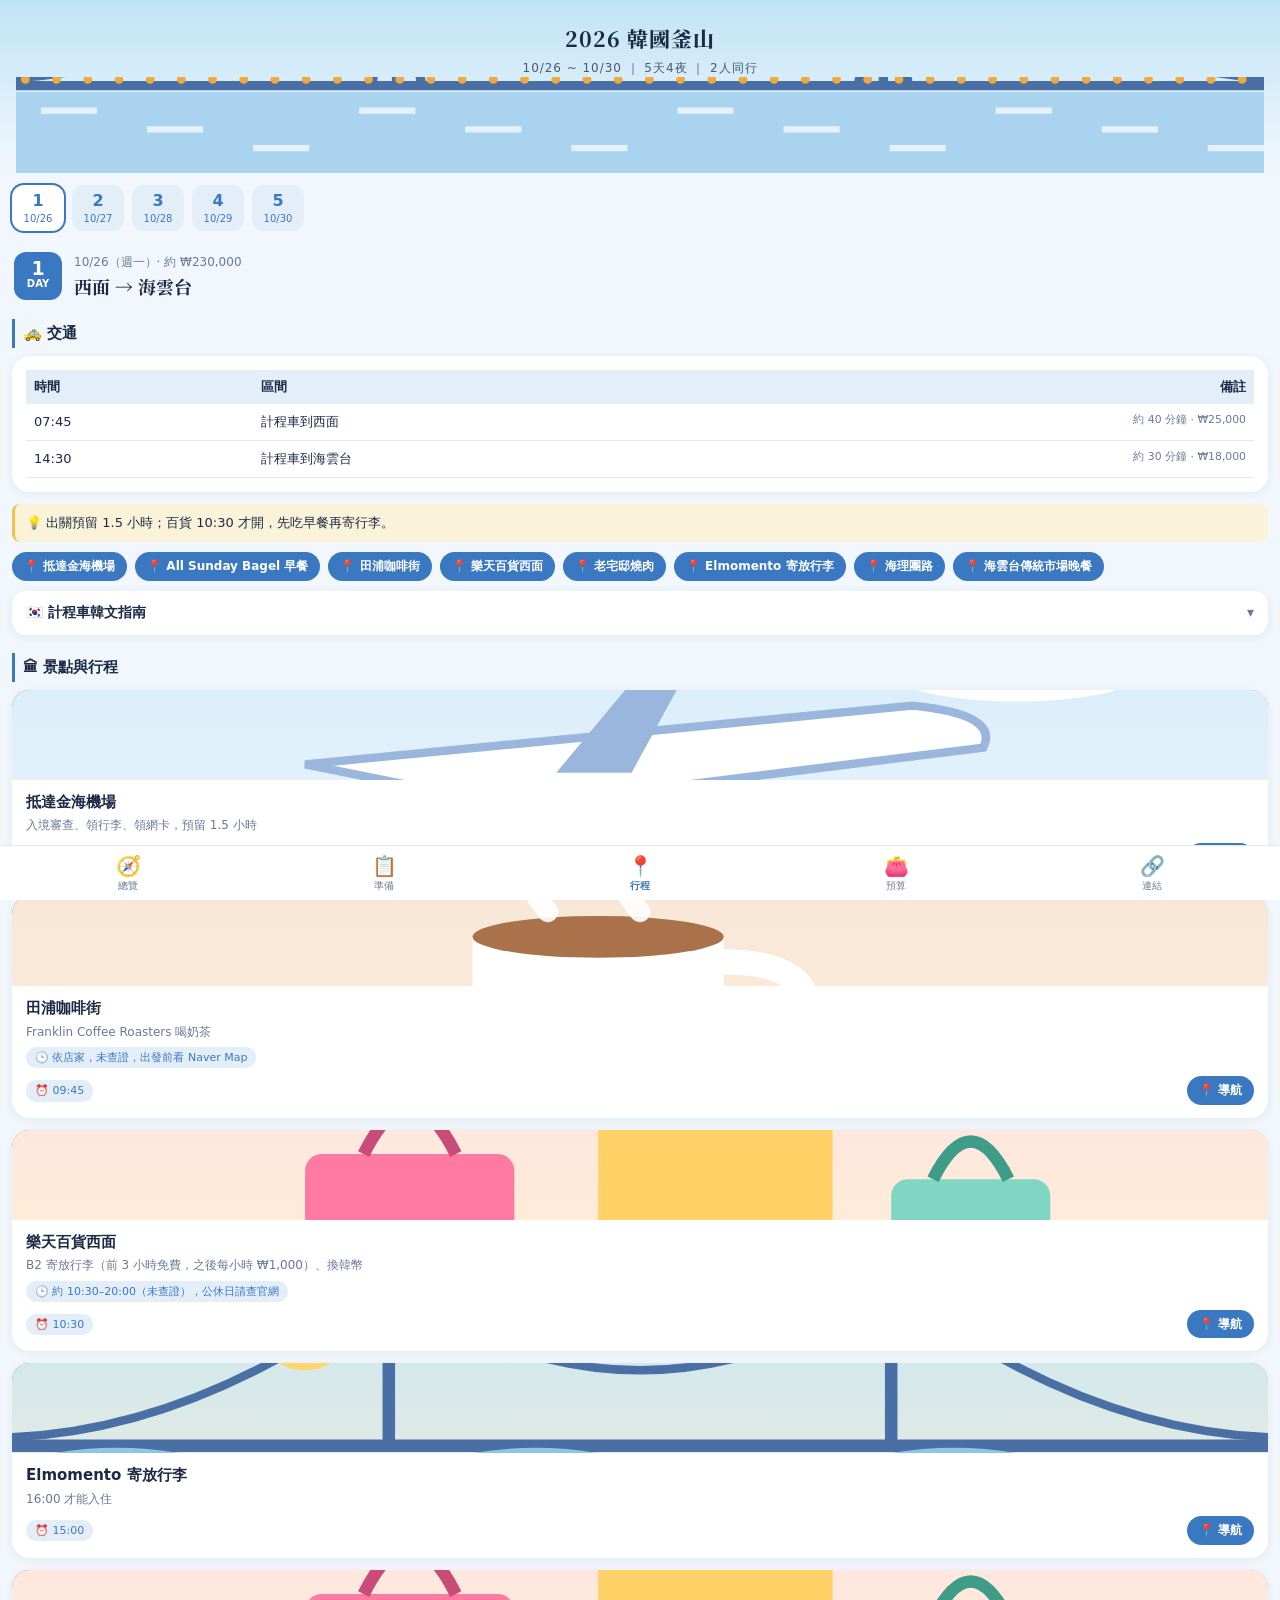
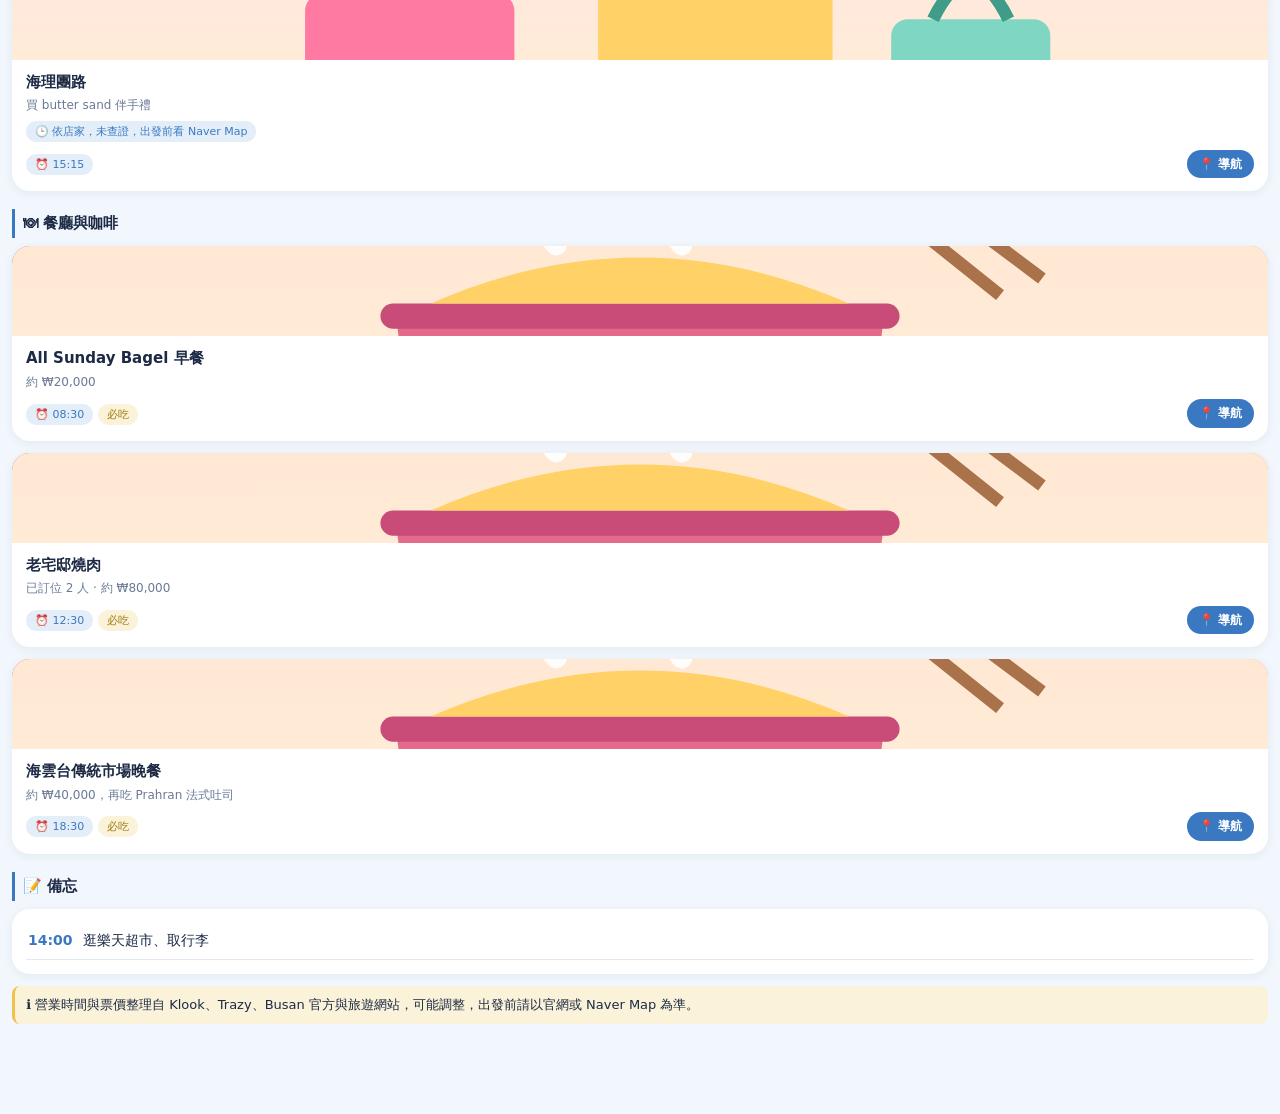
==== index.html @ d889732a "Add files via upload" ====
<!DOCTYPE html>
<html lang="zh-Hant"><head><meta charset="utf-8">
<meta name="viewport" content="width=device-width, initial-scale=1, viewport-fit=cover">
<title>2026 韓國釜山</title>
<link rel="stylesheet" href="https://fonts.googleapis.com/css2?family=Noto+Serif+TC:wght@600;800&display=swap">
<style>
:root{box-sizing:border-box;padding-top:env(safe-area-inset-top,0px);--bg:#f1f7fc;--card:#fff;--ink:#1c2a45;--sub:#6a7a96;--blue:#3a78c2;--soft:#e3eef9;--tip:#fbf3d9;--bar:#f0c24b;--line:#e1e8f2}
html{scroll-padding-top:env(safe-area-inset-top,0px)}
*{box-sizing:border-box}
body{margin:0;background:var(--bg);color:var(--ink);font-family:"Noto Sans TC","PingFang TC","Microsoft JhengHei",system-ui,sans-serif;font-size:14px;line-height:1.55;padding-bottom:calc(74px + env(safe-area-inset-bottom,0px))}
header{background:linear-gradient(#bfe3f6,#e6f3fb 75%,#f1f7fc);color:#1c2a45;text-align:center;padding:22px 16px 0;overflow:hidden}
header h1{margin:0;font-family:"Noto Serif TC",serif;font-size:21px;font-weight:800;letter-spacing:.05em}
header p{margin:4px 0 0;font-size:12px;opacity:.75;letter-spacing:.08em}
#hv{display:block;width:100%;height:96px}
.chips{display:flex;gap:8px;overflow-x:auto;padding:12px 12px 4px;scrollbar-width:none}
.chip{flex:0 0 auto;width:52px;border:0;background:var(--soft);color:var(--blue);border-radius:12px;padding:6px 0;font:inherit;font-size:10px;line-height:1.3}
.chip b{display:block;font-size:16px}
.chip.on{background:var(--card);box-shadow:0 0 0 2px var(--blue)}
main{padding:6px 12px}
.dh{display:flex;gap:12px;align-items:center;margin:10px 2px 6px}
.bd{width:48px;height:48px;border-radius:12px;background:var(--blue);color:#fff;text-align:center;font-weight:800;font-size:19px;line-height:1.05;padding-top:7px}
.bd small{display:block;font-size:10px}
.dt{color:var(--sub);font-size:12px}
h2{margin:0;font-family:"Noto Serif TC",serif;font-size:18px}
.sec{border-left:3px solid var(--blue);padding:3px 0 3px 8px;margin:18px 0 8px;font-weight:700;font-size:15px}
.card{background:var(--card);border-radius:18px;padding:14px;margin-bottom:12px;box-shadow:0 2px 10px rgba(30,50,90,.07)}
.card h3{margin:0 0 6px;font-size:15px}
.card p{margin:3px 0;color:var(--sub)}
table{width:100%;border-collapse:collapse;font-size:13px}
th{background:var(--soft);color:var(--ink);text-align:left;padding:7px 8px}
td{padding:8px;border-bottom:1px solid var(--line);vertical-align:top}
td small{display:block;color:var(--sub)}
tr td:last-child,tr th:last-child{text-align:right}
.tip{background:var(--tip);border-left:3px solid var(--bar);border-radius:8px;padding:9px 11px;margin:10px 0;font-size:13px}
.pills{display:flex;flex-wrap:wrap;gap:8px;margin:10px 0}
.pill{display:inline-block;background:var(--blue);color:#fff;text-decoration:none;border-radius:20px;padding:5px 12px;font-size:12px;font-weight:600}
.pill.o{background:none;border:1.5px solid var(--blue);color:var(--blue)}
details{background:var(--card);border-radius:14px;padding:11px 14px;margin-bottom:10px;box-shadow:0 2px 10px rgba(30,50,90,.07)}
summary{font-weight:700;cursor:pointer;list-style:none;display:flex;justify-content:space-between}
summary::after{content:"▾";color:var(--sub)}
details[open] summary::after{content:"▴"}
.kr{margin:10px 0 0}.kr b{display:block;font-size:14px}.kr span{color:var(--sub);font-size:12px}
.sc{background:var(--card);border-radius:18px;overflow:hidden;margin-bottom:12px;box-shadow:0 2px 10px rgba(30,50,90,.07)}
.bn{height:90px;overflow:hidden}.bn svg{display:block;width:100%;height:100%}
.b0{background:linear-gradient(135deg,#3f6fb5,#7fb6d9)}.b1{background:linear-gradient(135deg,#6a5fb5,#d8a0c8)}.b2{background:linear-gradient(135deg,#2f8a8a,#9fd6b8)}.b3{background:linear-gradient(135deg,#c9774a,#f0c27a)}.bf{background:linear-gradient(135deg,#b85a6a,#f0a99a)}
.sb{padding:11px 14px 13px}.sb h3{margin:0;font-size:15px}.sb p{margin:2px 0 0;color:var(--sub);font-size:12px}
.row{display:flex;justify-content:space-between;align-items:center;margin-top:8px;gap:6px}
.ch{display:inline-block;background:var(--soft);color:var(--blue);border-radius:10px;padding:2px 9px;font-size:11px}
.ch2{margin-top:6px;display:flex;flex-wrap:wrap;gap:6px}.ch.y{background:var(--tip);color:#a07a10}
.memo{display:flex;gap:10px;padding:7px 2px;border-bottom:1px solid var(--line)}.memo b{color:var(--blue);min-width:44px}
.li{display:flex;justify-content:space-between;gap:10px;padding:8px 0;border-bottom:1px solid var(--line)}
.li small{display:block;color:var(--sub)}
.li:last-child{border:0}
.tot{font-weight:800;color:var(--blue)}
.fl{display:flex;justify-content:space-between;align-items:center;margin:6px 0}
.fl b{font-size:22px;font-family:"Noto Serif TC",serif}
.bar{height:6px;background:var(--soft);border-radius:4px;overflow:hidden;margin:8px 0 4px}.bar i{display:block;height:100%;background:#3fae7a;width:0}
label.ck{display:flex;gap:10px;align-items:center;padding:6px 0;border-bottom:1px solid var(--line)}
label.ck input{width:19px;height:19px;accent-color:var(--blue)}
label.ck input:checked+span{text-decoration:line-through;opacity:.5}
nav{position:fixed;left:0;right:0;bottom:0;display:flex;background:var(--card);border-top:1px solid var(--line);padding-bottom:env(safe-area-inset-bottom,0px)}
nav button{flex:1;border:0;background:none;color:var(--sub);font:inherit;font-size:10px;padding:8px 0 7px}
nav button i{display:block;font-style:normal;font-size:20px;line-height:1.2}
nav button.on{color:var(--blue);font-weight:700}
</style></head>
<body>
<header><h1>2026 韓國釜山</h1><p>10/26 ~ 10/30 ｜ 5天4夜 ｜ 2人同行</p><svg id="hv" viewBox="0 0 400 96" preserveAspectRatio="xMidYMax slice"></svg></header>
<div class="chips" id="chips"></div>
<main id="main"></main>
<nav id="nav"></nav>
<script>
var M=function(q){return 'https://www.google.com/maps/dir/?api=1&destination='+encodeURIComponent(q)};
var D=[
{d:'10/26',w:'週一',t:'西面 → 海雲台',s:'約 ₩230,000',i:[
['06:10','抵達金海機場','入境審查、領行李、領網卡，預留 1.5 小時','Gimhae International Airport'],
['07:45','計程車到西面','約 40 分鐘 · ₩25,000'],
['08:30','All Sunday Bagel 早餐','約 ₩20,000','All Sunday Bagel Seomyeon Busan','f'],
['09:45','田浦咖啡街','Franklin Coffee Roasters 喝奶茶','Jeonpo Cafe Street Busan'],
['10:30','樂天百貨西面','B2 寄放行李（前 3 小時免費，之後每小時 ₩1,000）、換韓幣','Lotte Department Store Seomyeon'],
['12:30','老宅邸燒肉','已訂位 2 人 · 約 ₩80,000','Old Mansion Seomyeon Busan','f'],
['14:00','逛樂天超市、取行李'],
['14:30','計程車到海雲台','約 30 分鐘 · ₩18,000'],
['15:00','Elmomento 寄放行李','16:00 才能入住','Elmomento Haeundae Busan','t'],
['15:15','海理團路','買 butter sand 伴手禮','Haerimdan-gil Busan'],
['18:30','海雲台傳統市場晚餐','約 ₩40,000，再吃 Prahran 法式吐司','Haeundae Traditional Market','f']]},
{d:'10/27',w:'週二',t:'機張區',s:'約 ₩290,000',i:[
['08:30','Egg Drop 或豬肉湯飯','約 ₩15,000','Egg Drop Haeundae','f'],
['09:30','海東龍宮寺','計程車約 40 分鐘 · ₩28,000','Haedong Yonggungsa'],
['11:00','機張市場帝王蟹','約 ₩120,000（時價）','Gijang Market Busan','f'],
['13:30','Skyline Luge','釜山 Pass 開卡，48 小時內（到 10/29 13:30 前）要入場 Spa Land','Skyline Luge Busan'],
['15:00','韓版灌籃高手平交道','確切位置請自行補上'],
['15:45','Liberta 海景咖啡','約 ₩20,000','Liberta Gijang Busan','f'],
['17:00','青沙浦 海岸列車／膠囊列車','到尾浦站 · Pass 含海岸列車（膠囊列車請現場確認）','Cheongsapo Blueline Park'],
['17:45','老虎冰淇淋大福','尾浦站','Tiger Daifuku Mipo Busan','f'],
['18:30','X the Sky','選配','X the Sky Busan'],
['19:30','晚餐自選','約 ₩50,000','','f']]},
{d:'10/28',w:'週三',t:'影島 → 南浦',s:'約 ₩250,000',i:[
['08:30','Egg Drop 海雲台店','約 ₩15,000','Egg Drop Haeundae','f'],
['09:30','計程車到影島','約 50 分鐘 · ₩30,000'],
['10:30','Arte Museum','Pass 免費（平日票價 ₩19,000／人）','Arte Museum Busan'],
['13:00','白淺灘文化村','','Huinnyeoul Culture Village'],
['14:30','白淺灘足浴咖啡','約 ₩25,000','Huinnyeoul Foot Bath Cafe Busan','f'],
['16:30','松島纜車看夕陽','Pass 免費 · 日落約 17:45','Songdo Cable Car Busan'],
['18:30','Lisin 韓牛晚餐','約 ₩100,000','Lisin Hanwoo Busan','f'],
['20:00','BIFF 廣場＋樂天超市','','BIFF Square Busan'],
['21:00','影島布帳馬車','','Yeongdo Pojangmacha Busan','f']]},
{d:'10/29',w:'週四',t:'新世界 → 廣安里',s:'約 ₩200,000（不含購物）',i:[
['10:00','Raynes 早餐（選配）','10:00 開，若趕不上候位就略過','Raynes Busan','f'],
['10:30','退房','順路買 Seagull Sand 伴手禮'],
['11:10','豚笑','Catchtable 候位 2 人 · 約 ₩40,000','豚笑 Busan','f'],
['12:30','新世界 Centum City','計程車約 ₩15,000，B2 免費置物櫃寄放行李','Shinsegae Centum City'],
['13:00','Spa Land 汗蒸幕','Pass 免費 4 小時（須在 Pass 到期前入場），超時每小時約 ₩5,000','Spa Land Centum City'],
['16:30','新世界逛街','3F 外國人服務中心辦會員卡（帶護照）；B2 潮牌區；1F Shack Shack；Mega Coffee；3F 退稅'],
['18:30','計程車到廣安里','約 ₩12,000，16:00 後可入住','Gwangalli Beach','t'],
['19:30','廣安里夜景＋晚餐','約 ₩50,000','Gwangalli Beach','f']]},
{d:'10/30',w:'週五',t:'醫美 → 回程',s:'約 ₩120,000（不含醫美、購物）',i:[
['08:30','退房、早餐','行李隨身帶 · 約 ₩15,000','','f'],
['09:15','計程車到 Midam clinic','約 ₩15,000（地址待補）','Midam clinic Busan'],
['10:00','醫美看診','預留 2–3 小時'],
['13:00','計程車到新世界','約 ₩20,000，B2 寄放行李','Shinsegae Centum City'],
['13:30','Shack Shack、Mega Coffee、補貨','11:00 記得查要不要搶 Catchtable 號碼牌','','f'],
['18:15','取行李，計程車到機場','約 ₩28,000','Gimhae International Airport'],
['21:50','真航空 LJ577 起飛','23:40 抵達桃園 T1']]}
];

var P=[['🪪 證件 & 重要物品',['護照（效期 6 個月以上）','機票與訂單截圖','釜山 Pass（Klook JMP851357）','Catchtable 訂位截圖','信用卡、韓幣、台幣']],['🔌 3C & 電子',['eSIM 或 SIM 卡','行動電源','轉接頭（圓兩孔）','充電線、耳機']],['🧥 衣物',['保暖外套（10–20°C）','好走的鞋','泳衣、毛巾（Spa Land、足浴）','換洗衣物']],['🧴 盥洗 & 個人用品',['牙刷牙膏','保養品、防曬','口罩']],['💊 藥品 & 急救',['常備藥','OK 繃','腸胃藥']],['🛍 其他',['折疊購物袋（裝戰利品）','退稅用的護照影本']]];
var TIP=['出關預留 1.5 小時；百貨 10:30 才開，先吃早餐再寄行李。','13:30 Skyline Luge 開 Pass，之後 48 小時內要用完 Arte、松島纜車與 Spa Land。','Arte Museum 建議先訂時段；松島纜車要在日落前到。','Pass 約在 13:30 到期，要先入場 Spa Land，所以先去 Spa Land 再逛新世界。','醫美前先確認地址與時間；行李先帶著，看診後寄放新世界。'];
var Q=[['여기로 가 주세요.','請載我到這裡（出示地圖）'],['여기서 세워 주세요.','請在這裡停車'],['카드 결제 되나요?','可以刷卡嗎？'],['영수증 주세요.','請給我收據'],['예약했어요.','我有訂位']];
var B=[230,290,250,200,120],tab='day',cur=0;
var NAV=[['ov','🧭','總覽'],['pp','📋','準備'],['day','📍','行程'],['bg','👛','預算'],['ln','🔗','連結']];
function $(i){return document.getElementById(i)}
function ck(k){try{return localStorage.getItem(k)==='1'}catch(e){return false}}
function sv(k,v){try{localStorage.setItem(k,v?'1':'0')}catch(e){}upd()}
function upd(){var a=document.querySelectorAll('label.ck input');if(!a.length)return;var n=0;a.forEach(function(c){if(c.checked)n++});$('pg').style.width=(n/a.length*100)+'%';$('pt').textContent=n+'/'+a.length}
function sec(t){return '<div class="sec">'+t+'</div>'}
function pill(q,t,o){return '<a class="pill'+(o?' o':'')+'" href="'+M(q)+'" target="_blank" rel="noopener">📍 '+t+'</a>'}
function lk(u,t){return '<a class="pill o" href="'+u+'" target="_blank" rel="noopener">'+t+'</a>'}
function em(t){var m=[[/寺/,'⛩️'],[/咖啡|Liberta/,'☕'],[/纜車/,'🚡'],[/Museum|美術/,'🖼️'],[/村/,'🏘️'],[/Spa/,'♨️'],[/新世界|樂天|BIFF|百貨|海理團/,'🛍️'],[/機場/,'✈️'],[/Luge/,'🛷'],[/海雲台|Elmomento|廣安里|平交道/,'🌊']];for(var i=0;i<m.length;i++)if(m[i][0].test(t))return m[i][1];return '📍'}
var n0=0;
var INFO=[[/龍宮寺/,'04:30–19:20（入場至 18:50）','免費',0],[/Luge/,'10:00–19:00（售票至 18:30）','2 趟 ₩28,000 起',1],[/青沙浦/,'09:30 起，末班依季節','海岸列車單程 ₩7,000 起',1],[/X the Sky/,'10:00–21:00（售票至 20:30）','約 US$20／人',1],[/Arte/,'10:00–20:00（最後入場 19:00）','平日 ₩19,000／人',1],[/白淺灘文化村/,'全天開放','免費',0],[/松島纜車/,'秋季約 09:00–21:00（依天氣）','來回 ₩30,000 起',1],[/Spa Land/,'09:00–22:00（最後入場 21:00）','約 ₩18,000／4 小時（估）',1],[/機張市場|田浦|海理團|傳統市場|BIFF|布帳馬車|足浴/,'依店家，未查證，出發前看 Naver Map','',0],[/新世界|樂天百貨/,'約 10:30–20:00（未查證），公休日請查官網','',0]];
function info(t){for(var i=0;i<INFO.length;i++)if(INFO[i][0].test(t))return INFO[i]}
function W(y,c){return '<path d="M0 '+y+'q25 -7 50 0t50 0t50 0t50 0t50 0t50 0V90H0Z" fill="'+c+'"/>'}
function ST(x,y,d){return '<path d="M'+x+' '+y+'q-8 -9 0 -17t0 -15" stroke="#fff" stroke-width="5" fill="none" opacity=".9" stroke-linecap="round" transform="translate('+(d||0)+' 0)"/>'}
var PAL={temple:['#cfe8f7','#f6e3d0'],luge:['#cfeee0','#e6f6ff'],train:['#ffe4c7','#cfe8f7'],sky:['#c9def6','#f7e8f2'],museum:['#5b4bb0','#e69bd0'],village:['#ffe9c9','#cfe8f7'],cable:['#d6ebfa','#fdf1d6'],spa:['#ffe1e6','#e1f3ff'],plane:['#cfe8f7','#eef7fd'],shop:['#ffe0ea','#fff3cc'],coffee:['#f3e3d3','#ffeedd'],food:['#ffe3d0','#fff0d9'],sea:['#bfe3f6','#f6efd9']};
var SC={
temple:function(){return '<circle cx="240" cy="26" r="12" fill="#ffd66b"/><path d="M0 90V54Q50 38 110 66L150 90Z" fill="#8a9bb0"/><rect x="62" y="44" width="40" height="16" fill="#f4f0ea"/><rect x="66" y="48" width="8" height="12" fill="#e0585b"/><rect x="78" y="48" width="8" height="12" fill="#e0585b"/><path d="M52 44L82 28L112 44Z" fill="#3a5a8c"/><path d="M64 30L82 16L100 30Z" fill="#4a6fa5"/>'+W(70,'#8cc6e8')+W(80,'#6bb0dc')},
luge:function(){return '<circle cx="250" cy="22" r="11" fill="#ffd66b"/><path d="M0 90V54Q80 22 170 50T300 40V90Z" fill="#8fd1a8"/><path d="M14 60Q90 30 160 54T292 46" stroke="#fff" stroke-width="5" fill="none"/><rect x="150" y="44" width="16" height="9" rx="4" fill="#e5698a"/><circle cx="154" cy="55" r="3" fill="#3a5a8c"/><circle cx="163" cy="55" r="3" fill="#3a5a8c"/>'+W(78,'#8cc6e8')},
train:function(){return '<circle cx="250" cy="22" r="11" fill="#ffd66b"/><path d="M0 62Q80 50 160 60T300 54" stroke="#4a6fa5" stroke-width="3" fill="none"/><rect x="70" y="42" width="26" height="14" rx="6" fill="#ffb84d"/><rect x="104" y="44" width="26" height="14" rx="6" fill="#ff7a8a"/><rect x="138" y="46" width="26" height="14" rx="6" fill="#5fc3a8"/>'+W(72,'#8cc6e8')+W(82,'#6bb0dc')},
sky:function(){return '<circle cx="60" cy="24" r="12" fill="#fff6d0"/><rect x="100" y="52" width="22" height="38" fill="#a9c0e2"/><rect x="160" y="44" width="20" height="46" fill="#9bb6dc"/><rect x="188" y="56" width="26" height="34" fill="#b4c9e6"/><rect x="132" y="12" width="24" height="78" fill="#6f97c9"/><rect x="126" y="6" width="36" height="10" rx="3" fill="#4a6fa5"/>'},
museum:function(){return '<path d="M-10 46Q60 8 130 40T310 24" stroke="#ffe29a" stroke-width="8" fill="none" opacity=".85"/><path d="M-10 60Q60 20 130 56T310 40" stroke="#ffd1f0" stroke-width="12" fill="none" opacity=".85"/><path d="M-10 74Q70 36 140 70T310 56" stroke="#9fe3ff" stroke-width="10" fill="none" opacity=".85"/><circle cx="60" cy="20" r="2" fill="#fff"/><circle cx="220" cy="16" r="3" fill="#fff"/><circle cx="260" cy="70" r="2" fill="#fff"/>'},
village:function(){var o='<path d="M0 90V30Q100 20 300 58V90Z" fill="#cfe3c8"/>',c=['#ff9fb5','#ffd166','#7fd6c2','#ffb36b','#a9a3ff','#fff'];for(var i=0;i<8;i++)for(var r=0;r<2;r++){var x=10+i*36+r*14,y=22+i*4+r*20;o+='<rect x="'+x+'" y="'+y+'" width="28" height="16" fill="'+c[(i+r*3)%6]+'"/><rect x="'+(x+10)+'" y="'+(y+5)+'" width="7" height="7" fill="#4a6fa5" opacity=".6"/>'}return o+W(80,'#8cc6e8')},
cable:function(){return '<circle cx="250" cy="20" r="10" fill="#ffd66b"/><path d="M60 80L66 18M244 80L238 18" stroke="#4a6fa5" stroke-width="4"/><path d="M0 40L66 18L238 18L300 36" stroke="#4a6fa5" stroke-width="2" fill="none"/><path d="M140 18V30" stroke="#4a6fa5"/><rect x="128" y="30" width="24" height="16" rx="5" fill="#e5698a"/><rect x="132" y="34" width="16" height="7" rx="2" fill="#fff" opacity=".8"/>'+W(66,'#8cc6e8')+W(78,'#6bb0dc')},
spa:function(){return '<rect x="40" y="52" width="220" height="30" rx="12" fill="#8fd6f0"/><path d="M60 64q15 -6 30 0t30 0t30 0t30 0t30 0" stroke="#fff" stroke-width="3" fill="none" opacity=".8"/>'+ST(110,48)+ST(150,48)+ST(190,48)},
plane:function(){return '<ellipse cx="60" cy="68" rx="34" ry="8" fill="#fff"/><ellipse cx="240" cy="30" rx="30" ry="7" fill="#fff"/><path d="M70 52L215 38Q236 40 232 48L120 62Z" fill="#fff" stroke="#9bb6dc" stroke-width="2"/><path d="M130 54L150 30L160 32L148 54Z" fill="#9bb6dc"/>'},
shop:function(){return '<rect x="70" y="40" width="50" height="44" rx="4" fill="#ff7aa2"/><path d="M84 40q11 -22 22 0" stroke="#c94b78" stroke-width="3" fill="none"/><rect x="140" y="30" width="56" height="54" rx="4" fill="#ffd166"/><path d="M156 30q12 -24 24 0" stroke="#c9972b" stroke-width="3" fill="none"/><rect x="210" y="46" width="38" height="38" rx="4" fill="#7fd6c2"/><path d="M220 46q9 -18 18 0" stroke="#3f9c88" stroke-width="3" fill="none"/>'},
coffee:function(){return '<ellipse cx="140" cy="80" rx="46" ry="6" fill="#e5cdb5"/><path d="M110 44h60v20a30 22 0 0 1 -60 0z" fill="#fff"/><path d="M170 50q22 0 20 14t-22 12" stroke="#fff" stroke-width="6" fill="none"/><ellipse cx="140" cy="44" rx="30" ry="5" fill="#a9724a"/>'+ST(128,38)+ST(150,38)},
food:function(){return '<path d="M92 52h116a58 36 0 0 1 -116 0z" fill="#e5698a"/><rect x="88" y="48" width="124" height="6" rx="3" fill="#c94b78"/><path d="M100 48q50 -22 100 0z" fill="#ffd166"/><path d="M196 14L236 46M206 12L246 42" stroke="#a9724a" stroke-width="3"/>'+ST(130,34)+ST(160,34)},
sea:function(){return '<circle cx="70" cy="24" r="12" fill="#ffd66b"/><path d="M0 54H300" stroke="#4a6fa5" stroke-width="3"/><path d="M90 54V16M210 54V16" stroke="#4a6fa5" stroke-width="3"/><path d="M0 52Q45 50 90 16Q150 56 210 16Q255 50 300 52" stroke="#4a6fa5" stroke-width="2" fill="none"/>'+W(58,'#8cc6e8')+W(70,'#6bb0dc')+'<rect y="80" width="300" height="10" fill="#f3e2b8"/>'}};
function key(t,f){if(f)return /咖啡|Liberta/.test(t)?'coffee':'food';var m=[[/龍宮寺/,'temple'],[/Luge/,'luge'],[/列車|青沙浦/,'train'],[/X the Sky/,'sky'],[/Arte|Museum/,'museum'],[/村/,'village'],[/纜車/,'cable'],[/Spa/,'spa'],[/機場/,'plane'],[/新世界|樂天|BIFF|百貨|海理團|市場/,'shop'],[/咖啡|足浴/,'coffee']];for(var i=0;i<m.length;i++)if(m[i][0].test(t))return m[i][1];return 'sea'}
function ill(t,f){var k=key(t,f),p=PAL[k],g='g'+n0;return '<svg viewBox="0 0 300 90" preserveAspectRatio="xMidYMid slice"><defs><linearGradient id="'+g+'" x1="0" y1="0" x2="0" y2="1"><stop offset="0" stop-color="'+p[0]+'"/><stop offset="1" stop-color="'+p[1]+'"/></linearGradient></defs><rect width="300" height="90" fill="url(#'+g+')"/>'+SC[k]()+'</svg>'}
function card(a,f){n0++;var q=f?0:info(a[1]);return '<div class="sc"><div class="bn '+(f?'bf':'b'+(n0%4))+'">'+ill(a[1],f)+'</div><div class="sb"><h3>'+a[1]+'</h3>'+(a[2]?'<p>'+a[2]+'</p>':'')+(q?'<div class="ch2">'+(q[1]?'<span class="ch">🕒 '+q[1]+'</span>':'')+(q[2]?'<span class="ch">🎫 '+q[2]+'</span>':'')+(q[3]?'<span class="ch y">Pass 免費</span>':'')+'</div>':'')+'<div class="row"><span><span class="ch">⏰ '+a[0]+'</span>'+(f?' <span class="ch y">必吃</span>':'')+'</span>'+pill(a[3],'導航')+'</div></div></div>'}
function day(){var x=D[cur],tr=[],sp=[],fd=[],ot=[];
x.i.forEach(function(a){if(/計程車/.test(a[1]))tr.push(a);else if(a[4]==='f'&&a[3])fd.push(a);else if(a[3])sp.push(a);else ot.push(a)});
var h='<div class="dh"><div class="bd">'+(cur+1)+'<small>DAY</small></div><div><span class="dt">'+x.d+'（'+x.w+'）· '+x.s+'</span><h2>'+x.t+'</h2></div></div>';
if(tr.length)h+=sec('🚕 交通')+'<div class="card"><table><tr><th>時間</th><th>區間</th><th>備註</th></tr>'+tr.map(function(a){return '<tr><td>'+a[0]+'</td><td>'+a[1]+'</td><td><small>'+(a[2]||'')+'</small></td></tr>'}).join('')+'</table></div>';
h+='<div class="tip">💡 '+TIP[cur]+'</div><div class="pills">'+x.i.filter(function(a){return a[3]}).map(function(a){return pill(a[3],a[1].replace(/（.*/,''))}).join('')+'</div>';
h+='<details><summary>🇰🇷 計程車韓文指南</summary>'+Q.map(function(q){return '<div class="kr"><b>'+q[0]+'</b><span>'+q[1]+'</span></div>'}).join('')+'</details>';
if(sp.length)h+=sec('🏛 景點與行程')+sp.map(function(a){return card(a)}).join('');
if(fd.length)h+=sec('🍽 餐廳與咖啡')+fd.map(function(a){return card(a,1)}).join('');
if(ot.length)h+=sec('📝 備忘')+'<div class="card">'+ot.map(function(a){return '<div class="memo"><b>'+a[0]+'</b><span>'+a[1]+(a[2]?'<small style="display:block;color:var(--sub)">'+a[2]+'</small>':'')+'</span></div>'}).join('')+'</div>';
return h+'<div class="tip">ℹ️ 營業時間與票價整理自 Klook、Trazy、Busan 官方與旅遊網站，可能調整，出發前請以官網或 Naver Map 為準。</div>'}
function ov(){return sec('✈️ 航班')+'<div class="card"><h3>去程 10/26（一）真航空 LJ578</h3><div class="fl"><b>02:40</b><span>2h30m ✈</span><b>06:10</b></div><p>TPE 桃園 T1 → PUS 釜山金海</p><hr style="border:0;border-top:1px solid var(--line)"><h3>回程 10/30（五）真航空 LJ577</h3><div class="fl"><b>21:50</b><span>2h50m ✈</span><b>23:40</b></div><p>PUS 釜山金海 → TPE 桃園 T1</p></div>'+
sec('🏨 住宿一覽')+'<div class="card"><div class="li"><span>10/26–10/29（3 晚）<small>Gunam-ro 21beon-gil 6 · 入住 16:00 · 退房 11:00</small></span><b>Elmomento 海雲台</b></div><div class="li"><span>10/29–10/30（1 晚）<small>16:00 後入住 · 11:00 前退房</small></span><b>廣安里（待補）</b></div></div>'+
sec('🗺 旅行路線')+'<div class="card">'+D.map(function(x,n){return '<div class="li"><span>Day'+(n+1)+' · '+x.d+'</span><b>'+x.t+'</b></div>'}).join('')+'</div>'+
'<div class="tip">🎫 釜山 Pass 實體票卡 48 小時 × 2（Klook JMP851357）。訂單上的 2027/8/27 是使用期限；首次入場時開始計時，建議 10/27 13:30 在 Skyline Luge 開卡，10/29 13:30 前入場 Spa Land。</div>'}
function pp(){return '<details><summary>🛡 保險</summary><div class="kr"><span>旅平險加旅遊不便險，並確認醫美是否在保障內。</span></div></details><details><summary>📋 其他</summary><div class="kr"><span>入境：台灣護照至 2026/12/31 免申請 K-ETA。<br>App：Naver Map、KakaoT、Papago、Catchtable。<br>出發前查：樂天西面、新世界 10/26、10/29 公休日。</span></div></details>'+
'<div class="card"><h3>🧳 行李清單 <span id="pt" style="float:right;font-weight:400;color:var(--sub)"></span></h3><div class="bar"><i id="pg"></i></div></div>'+
P.map(function(c,g){return '<details><summary>'+c[0]+'</summary>'+c[1].map(function(t,n){var k='pk'+g+'_'+n;return '<label class="ck"><input type="checkbox" '+(ck(k)?'checked':'')+' onchange="sv(\''+k+'\',this.checked)"><span>'+t+'</span></label>'}).join('')+'</details>'}).join('')}
function bg(){var s=0,r=B.map(function(v,n){s+=v;return '<div class="li"><span>Day'+(n+1)+' · '+D[n].t+'</span><b>₩'+(v*1000).toLocaleString()+'<small>NT$'+Math.round(v*1000/45).toLocaleString()+'</small></b></div>'}).join('');
return sec('🏨 住宿')+'<div class="card"><div class="li"><span>10/26–10/29（3 晚）Elmomento<small>10/20 扣款</small></span><b>待補</b></div><div class="li"><span>10/29–10/30（1 晚）廣安里</span><b>待補</b></div></div>'+
sec('🍽🚕 每日餐飲與交通（估）')+'<div class="card">'+r+'<div class="li tot"><span>小計</span><b>₩'+(s*1000).toLocaleString()+'<small>約 NT$'+Math.round(s*1000/45).toLocaleString()+'</small></b></div></div><div class="tip">以 ₩45 ≈ NT$1 粗估，不含機票、住宿、購物、醫美。</div>'}
function ln(){return sec('🔗 常用連結')+'<div class="card"><div class="pills">'+lk('https://map.naver.com','Naver Map')+lk('https://maps.google.com','Google Maps')+lk('https://papago.naver.com','Papago 翻譯')+lk('https://www.catchtable.net','Catchtable')+lk('https://www.klook.com','Klook 訂單')+lk('https://www.k-eta.go.kr','K-ETA')+'</div></div>'}
function render(){$('chips').style.display=tab==='day'?'flex':'none';
$('chips').innerHTML=D.map(function(x,n){return '<button class="chip'+(n===cur?' on':'')+'" onclick="cur='+n+';render()"><b>'+(n+1)+'</b>'+x.d+'</button>'}).join('');
n0=0;$('main').innerHTML={ov:ov,pp:pp,day:day,bg:bg,ln:ln}[tab]();
$('nav').innerHTML=NAV.map(function(n){return '<button class="'+(n[0]===tab?'on':'')+'" onclick="tab=\''+n[0]+'\';render();window.scrollTo(0,0)"><i>'+n[1]+'</i>'+n[2]+'</button>'}).join('');upd()}
(function(){var o='<circle cx="335" cy="26" r="13" fill="#ffd66b"/>';[[40,18],[150,30],[250,14]].forEach(function(c){o+='<ellipse cx="'+c[0]+'" cy="'+c[1]+'" rx="26" ry="7" fill="#fff"/><ellipse cx="'+(c[0]+14)+'" cy="'+(c[1]-5)+'" rx="15" ry="7" fill="#fff"/>'});
o+='<path d="M0 68H400" stroke="#4a6fa5" stroke-width="3"/><path d="M122 68V16M278 68V16M114 68L122 16L130 68M270 68L278 16L286 68" stroke="#4a6fa5" stroke-width="3" fill="none"/><path d="M0 66Q60 62 122 16Q200 74 278 16Q340 62 400 66" stroke="#4a6fa5" stroke-width="2" fill="none"/>';
for(var j=0;j<40;j++)o+='<circle cx="'+(j*10+3)+'" cy="66" r="1.4" fill="#f2a93b"/>';
o+='<rect y="70" width="400" height="26" fill="#a9d3ee"/>';for(var k=0;k<12;k++)o+='<path d="M'+(k*34+8)+' '+(76+k%3*6)+'h18" stroke="#fff" opacity=".7" stroke-width="2"/>';
$('hv').innerHTML=o})();
render();
</script></body></html>
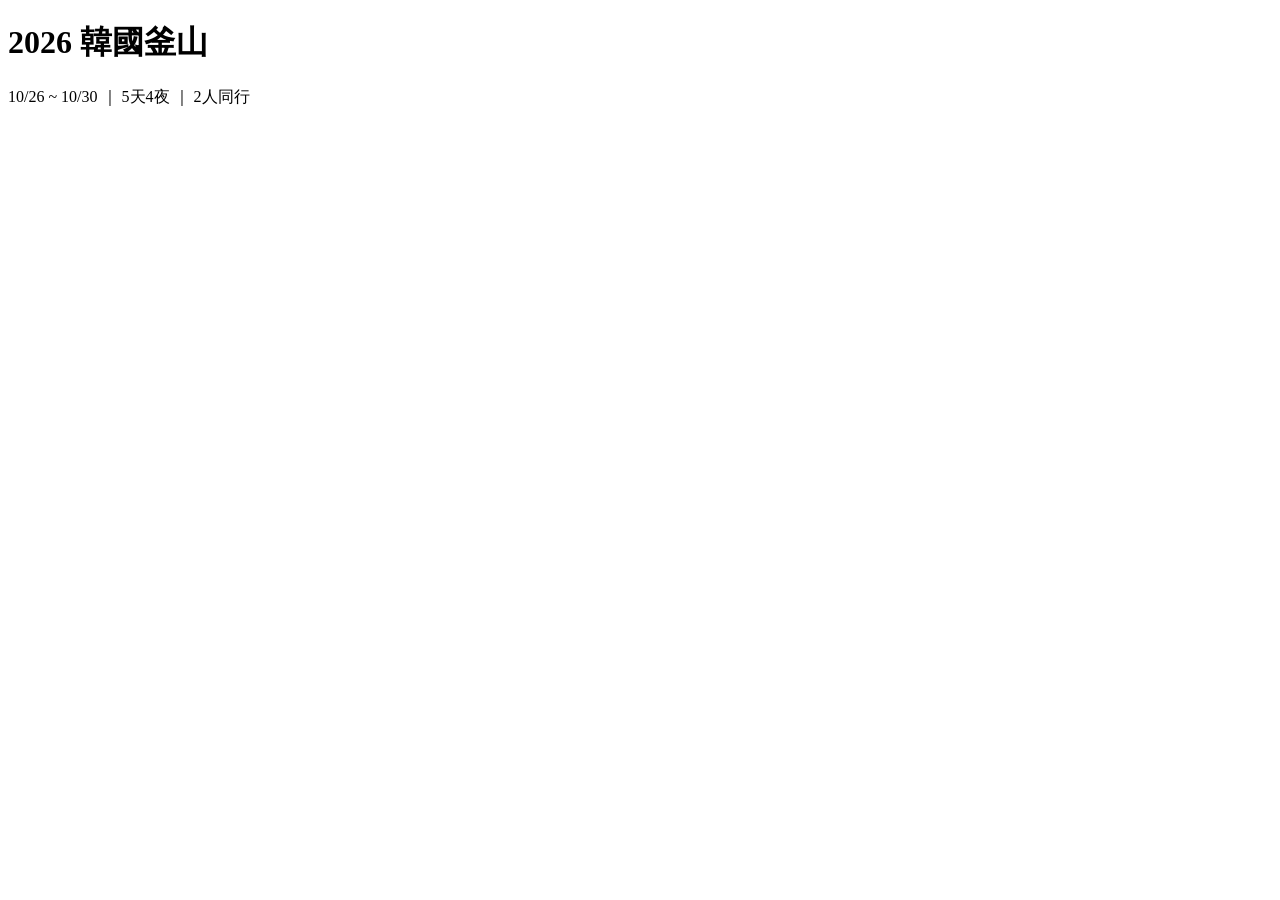
==== commit e4cb6baf: "Rename index2.html to index.html" ====
--- a/index.html
+++ b/index.html
@@ -3,191 +3,10 @@
 <meta name="viewport" content="width=device-width, initial-scale=1, viewport-fit=cover">
 <title>2026 韓國釜山</title>
 <link rel="stylesheet" href="https://fonts.googleapis.com/css2?family=Noto+Serif+TC:wght@600;800&display=swap">
-<style>
-:root{box-sizing:border-box;padding-top:env(safe-area-inset-top,0px);--bg:#f1f7fc;--card:#fff;--ink:#1c2a45;--sub:#6a7a96;--blue:#3a78c2;--soft:#e3eef9;--tip:#fbf3d9;--bar:#f0c24b;--line:#e1e8f2}
-html{scroll-padding-top:env(safe-area-inset-top,0px)}
-*{box-sizing:border-box}
-body{margin:0;background:var(--bg);color:var(--ink);font-family:"Noto Sans TC","PingFang TC","Microsoft JhengHei",system-ui,sans-serif;font-size:14px;line-height:1.55;padding-bottom:calc(74px + env(safe-area-inset-bottom,0px))}
-header{background:linear-gradient(#bfe3f6,#e6f3fb 75%,#f1f7fc);color:#1c2a45;text-align:center;padding:22px 16px 0;overflow:hidden}
-header h1{margin:0;font-family:"Noto Serif TC",serif;font-size:21px;font-weight:800;letter-spacing:.05em}
-header p{margin:4px 0 0;font-size:12px;opacity:.75;letter-spacing:.08em}
-#hv{display:block;width:100%;height:96px}
-.chips{display:flex;gap:8px;overflow-x:auto;padding:12px 12px 4px;scrollbar-width:none}
-.chip{flex:0 0 auto;width:52px;border:0;background:var(--soft);color:var(--blue);border-radius:12px;padding:6px 0;font:inherit;font-size:10px;line-height:1.3}
-.chip b{display:block;font-size:16px}
-.chip.on{background:var(--card);box-shadow:0 0 0 2px var(--blue)}
-main{padding:6px 12px}
-.dh{display:flex;gap:12px;align-items:center;margin:10px 2px 6px}
-.bd{width:48px;height:48px;border-radius:12px;background:var(--blue);color:#fff;text-align:center;font-weight:800;font-size:19px;line-height:1.05;padding-top:7px}
-.bd small{display:block;font-size:10px}
-.dt{color:var(--sub);font-size:12px}
-h2{margin:0;font-family:"Noto Serif TC",serif;font-size:18px}
-.sec{border-left:3px solid var(--blue);padding:3px 0 3px 8px;margin:18px 0 8px;font-weight:700;font-size:15px}
-.card{background:var(--card);border-radius:18px;padding:14px;margin-bottom:12px;box-shadow:0 2px 10px rgba(30,50,90,.07)}
-.card h3{margin:0 0 6px;font-size:15px}
-.card p{margin:3px 0;color:var(--sub)}
-table{width:100%;border-collapse:collapse;font-size:13px}
-th{background:var(--soft);color:var(--ink);text-align:left;padding:7px 8px}
-td{padding:8px;border-bottom:1px solid var(--line);vertical-align:top}
-td small{display:block;color:var(--sub)}
-tr td:last-child,tr th:last-child{text-align:right}
-.tip{background:var(--tip);border-left:3px solid var(--bar);border-radius:8px;padding:9px 11px;margin:10px 0;font-size:13px}
-.pills{display:flex;flex-wrap:wrap;gap:8px;margin:10px 0}
-.pill{display:inline-block;background:var(--blue);color:#fff;text-decoration:none;border-radius:20px;padding:5px 12px;font-size:12px;font-weight:600}
-.pill.o{background:none;border:1.5px solid var(--blue);color:var(--blue)}
-details{background:var(--card);border-radius:14px;padding:11px 14px;margin-bottom:10px;box-shadow:0 2px 10px rgba(30,50,90,.07)}
-summary{font-weight:700;cursor:pointer;list-style:none;display:flex;justify-content:space-between}
-summary::after{content:"▾";color:var(--sub)}
-details[open] summary::after{content:"▴"}
-.kr{margin:10px 0 0}.kr b{display:block;font-size:14px}.kr span{color:var(--sub);font-size:12px}
-.sc{background:var(--card);border-radius:18px;overflow:hidden;margin-bottom:12px;box-shadow:0 2px 10px rgba(30,50,90,.07)}
-.bn{height:90px;overflow:hidden}.bn svg{display:block;width:100%;height:100%}
-.b0{background:linear-gradient(135deg,#3f6fb5,#7fb6d9)}.b1{background:linear-gradient(135deg,#6a5fb5,#d8a0c8)}.b2{background:linear-gradient(135deg,#2f8a8a,#9fd6b8)}.b3{background:linear-gradient(135deg,#c9774a,#f0c27a)}.bf{background:linear-gradient(135deg,#b85a6a,#f0a99a)}
-.sb{padding:11px 14px 13px}.sb h3{margin:0;font-size:15px}.sb p{margin:2px 0 0;color:var(--sub);font-size:12px}
-.row{display:flex;justify-content:space-between;align-items:center;margin-top:8px;gap:6px}
-.ch{display:inline-block;background:var(--soft);color:var(--blue);border-radius:10px;padding:2px 9px;font-size:11px}
-.ch2{margin-top:6px;display:flex;flex-wrap:wrap;gap:6px}.ch.y{background:var(--tip);color:#a07a10}
-.memo{display:flex;gap:10px;padding:7px 2px;border-bottom:1px solid var(--line)}.memo b{color:var(--blue);min-width:44px}
-.li{display:flex;justify-content:space-between;gap:10px;padding:8px 0;border-bottom:1px solid var(--line)}
-.li small{display:block;color:var(--sub)}
-.li:last-child{border:0}
-.tot{font-weight:800;color:var(--blue)}
-.fl{display:flex;justify-content:space-between;align-items:center;margin:6px 0}
-.fl b{font-size:22px;font-family:"Noto Serif TC",serif}
-.bar{height:6px;background:var(--soft);border-radius:4px;overflow:hidden;margin:8px 0 4px}.bar i{display:block;height:100%;background:#3fae7a;width:0}
-label.ck{display:flex;gap:10px;align-items:center;padding:6px 0;border-bottom:1px solid var(--line)}
-label.ck input{width:19px;height:19px;accent-color:var(--blue)}
-label.ck input:checked+span{text-decoration:line-through;opacity:.5}
-nav{position:fixed;left:0;right:0;bottom:0;display:flex;background:var(--card);border-top:1px solid var(--line);padding-bottom:env(safe-area-inset-bottom,0px)}
-nav button{flex:1;border:0;background:none;color:var(--sub);font:inherit;font-size:10px;padding:8px 0 7px}
-nav button i{display:block;font-style:normal;font-size:20px;line-height:1.2}
-nav button.on{color:var(--blue);font-weight:700}
-</style></head>
+<link rel="stylesheet" href="style.css"></head>
 <body>
 <header><h1>2026 韓國釜山</h1><p>10/26 ~ 10/30 ｜ 5天4夜 ｜ 2人同行</p><svg id="hv" viewBox="0 0 400 96" preserveAspectRatio="xMidYMax slice"></svg></header>
 <div class="chips" id="chips"></div>
 <main id="main"></main>
 <nav id="nav"></nav>
-<script>
-var M=function(q){return 'https://www.google.com/maps/dir/?api=1&destination='+encodeURIComponent(q)};
-var D=[
-{d:'10/26',w:'週一',t:'西面 → 海雲台',s:'約 ₩230,000',i:[
-['06:10','抵達金海機場','入境審查、領行李、領網卡，預留 1.5 小時','Gimhae International Airport'],
-['07:45','計程車到西面','約 40 分鐘 · ₩25,000'],
-['08:30','All Sunday Bagel 早餐','約 ₩20,000','All Sunday Bagel Seomyeon Busan','f'],
-['09:45','田浦咖啡街','Franklin Coffee Roasters 喝奶茶','Jeonpo Cafe Street Busan'],
-['10:30','樂天百貨西面','B2 寄放行李（前 3 小時免費，之後每小時 ₩1,000）、換韓幣','Lotte Department Store Seomyeon'],
-['12:30','老宅邸燒肉','已訂位 2 人 · 約 ₩80,000','Old Mansion Seomyeon Busan','f'],
-['14:00','逛樂天超市、取行李'],
-['14:30','計程車到海雲台','約 30 分鐘 · ₩18,000'],
-['15:00','Elmomento 寄放行李','16:00 才能入住','Elmomento Haeundae Busan','t'],
-['15:15','海理團路','買 butter sand 伴手禮','Haerimdan-gil Busan'],
-['18:30','海雲台傳統市場晚餐','約 ₩40,000，再吃 Prahran 法式吐司','Haeundae Traditional Market','f']]},
-{d:'10/27',w:'週二',t:'機張區',s:'約 ₩290,000',i:[
-['08:30','Egg Drop 或豬肉湯飯','約 ₩15,000','Egg Drop Haeundae','f'],
-['09:30','海東龍宮寺','計程車約 40 分鐘 · ₩28,000','Haedong Yonggungsa'],
-['11:00','機張市場帝王蟹','約 ₩120,000（時價）','Gijang Market Busan','f'],
-['13:30','Skyline Luge','釜山 Pass 開卡，48 小時內（到 10/29 13:30 前）要入場 Spa Land','Skyline Luge Busan'],
-['15:00','韓版灌籃高手平交道','確切位置請自行補上'],
-['15:45','Liberta 海景咖啡','約 ₩20,000','Liberta Gijang Busan','f'],
-['17:00','青沙浦 海岸列車／膠囊列車','到尾浦站 · Pass 含海岸列車（膠囊列車請現場確認）','Cheongsapo Blueline Park'],
-['17:45','老虎冰淇淋大福','尾浦站','Tiger Daifuku Mipo Busan','f'],
-['18:30','X the Sky','選配','X the Sky Busan'],
-['19:30','晚餐自選','約 ₩50,000','','f']]},
-{d:'10/28',w:'週三',t:'影島 → 南浦',s:'約 ₩250,000',i:[
-['08:30','Egg Drop 海雲台店','約 ₩15,000','Egg Drop Haeundae','f'],
-['09:30','計程車到影島','約 50 分鐘 · ₩30,000'],
-['10:30','Arte Museum','Pass 免費（平日票價 ₩19,000／人）','Arte Museum Busan'],
-['13:00','白淺灘文化村','','Huinnyeoul Culture Village'],
-['14:30','白淺灘足浴咖啡','約 ₩25,000','Huinnyeoul Foot Bath Cafe Busan','f'],
-['16:30','松島纜車看夕陽','Pass 免費 · 日落約 17:45','Songdo Cable Car Busan'],
-['18:30','Lisin 韓牛晚餐','約 ₩100,000','Lisin Hanwoo Busan','f'],
-['20:00','BIFF 廣場＋樂天超市','','BIFF Square Busan'],
-['21:00','影島布帳馬車','','Yeongdo Pojangmacha Busan','f']]},
-{d:'10/29',w:'週四',t:'新世界 → 廣安里',s:'約 ₩200,000（不含購物）',i:[
-['10:00','Raynes 早餐（選配）','10:00 開，若趕不上候位就略過','Raynes Busan','f'],
-['10:30','退房','順路買 Seagull Sand 伴手禮'],
-['11:10','豚笑','Catchtable 候位 2 人 · 約 ₩40,000','豚笑 Busan','f'],
-['12:30','新世界 Centum City','計程車約 ₩15,000，B2 免費置物櫃寄放行李','Shinsegae Centum City'],
-['13:00','Spa Land 汗蒸幕','Pass 免費 4 小時（須在 Pass 到期前入場），超時每小時約 ₩5,000','Spa Land Centum City'],
-['16:30','新世界逛街','3F 外國人服務中心辦會員卡（帶護照）；B2 潮牌區；1F Shack Shack；Mega Coffee；3F 退稅'],
-['18:30','計程車到廣安里','約 ₩12,000，16:00 後可入住','Gwangalli Beach','t'],
-['19:30','廣安里夜景＋晚餐','約 ₩50,000','Gwangalli Beach','f']]},
-{d:'10/30',w:'週五',t:'醫美 → 回程',s:'約 ₩120,000（不含醫美、購物）',i:[
-['08:30','退房、早餐','行李隨身帶 · 約 ₩15,000','','f'],
-['09:15','計程車到 Midam clinic','約 ₩15,000（地址待補）','Midam clinic Busan'],
-['10:00','醫美看診','預留 2–3 小時'],
-['13:00','計程車到新世界','約 ₩20,000，B2 寄放行李','Shinsegae Centum City'],
-['13:30','Shack Shack、Mega Coffee、補貨','11:00 記得查要不要搶 Catchtable 號碼牌','','f'],
-['18:15','取行李，計程車到機場','約 ₩28,000','Gimhae International Airport'],
-['21:50','真航空 LJ577 起飛','23:40 抵達桃園 T1']]}
-];
-
-var P=[['🪪 證件 & 重要物品',['護照（效期 6 個月以上）','機票與訂單截圖','釜山 Pass（Klook JMP851357）','Catchtable 訂位截圖','信用卡、韓幣、台幣']],['🔌 3C & 電子',['eSIM 或 SIM 卡','行動電源','轉接頭（圓兩孔）','充電線、耳機']],['🧥 衣物',['保暖外套（10–20°C）','好走的鞋','泳衣、毛巾（Spa Land、足浴）','換洗衣物']],['🧴 盥洗 & 個人用品',['牙刷牙膏','保養品、防曬','口罩']],['💊 藥品 & 急救',['常備藥','OK 繃','腸胃藥']],['🛍 其他',['折疊購物袋（裝戰利品）','退稅用的護照影本']]];
-var TIP=['出關預留 1.5 小時；百貨 10:30 才開，先吃早餐再寄行李。','13:30 Skyline Luge 開 Pass，之後 48 小時內要用完 Arte、松島纜車與 Spa Land。','Arte Museum 建議先訂時段；松島纜車要在日落前到。','Pass 約在 13:30 到期，要先入場 Spa Land，所以先去 Spa Land 再逛新世界。','醫美前先確認地址與時間；行李先帶著，看診後寄放新世界。'];
-var Q=[['여기로 가 주세요.','請載我到這裡（出示地圖）'],['여기서 세워 주세요.','請在這裡停車'],['카드 결제 되나요?','可以刷卡嗎？'],['영수증 주세요.','請給我收據'],['예약했어요.','我有訂位']];
-var B=[230,290,250,200,120],tab='day',cur=0;
-var NAV=[['ov','🧭','總覽'],['pp','📋','準備'],['day','📍','行程'],['bg','👛','預算'],['ln','🔗','連結']];
-function $(i){return document.getElementById(i)}
-function ck(k){try{return localStorage.getItem(k)==='1'}catch(e){return false}}
-function sv(k,v){try{localStorage.setItem(k,v?'1':'0')}catch(e){}upd()}
-function upd(){var a=document.querySelectorAll('label.ck input');if(!a.length)return;var n=0;a.forEach(function(c){if(c.checked)n++});$('pg').style.width=(n/a.length*100)+'%';$('pt').textContent=n+'/'+a.length}
-function sec(t){return '<div class="sec">'+t+'</div>'}
-function pill(q,t,o){return '<a class="pill'+(o?' o':'')+'" href="'+M(q)+'" target="_blank" rel="noopener">📍 '+t+'</a>'}
-function lk(u,t){return '<a class="pill o" href="'+u+'" target="_blank" rel="noopener">'+t+'</a>'}
-function em(t){var m=[[/寺/,'⛩️'],[/咖啡|Liberta/,'☕'],[/纜車/,'🚡'],[/Museum|美術/,'🖼️'],[/村/,'🏘️'],[/Spa/,'♨️'],[/新世界|樂天|BIFF|百貨|海理團/,'🛍️'],[/機場/,'✈️'],[/Luge/,'🛷'],[/海雲台|Elmomento|廣安里|平交道/,'🌊']];for(var i=0;i<m.length;i++)if(m[i][0].test(t))return m[i][1];return '📍'}
-var n0=0;
-var INFO=[[/龍宮寺/,'04:30–19:20（入場至 18:50）','免費',0],[/Luge/,'10:00–19:00（售票至 18:30）','2 趟 ₩28,000 起',1],[/青沙浦/,'09:30 起，末班依季節','海岸列車單程 ₩7,000 起',1],[/X the Sky/,'10:00–21:00（售票至 20:30）','約 US$20／人',1],[/Arte/,'10:00–20:00（最後入場 19:00）','平日 ₩19,000／人',1],[/白淺灘文化村/,'全天開放','免費',0],[/松島纜車/,'秋季約 09:00–21:00（依天氣）','來回 ₩30,000 起',1],[/Spa Land/,'09:00–22:00（最後入場 21:00）','約 ₩18,000／4 小時（估）',1],[/機張市場|田浦|海理團|傳統市場|BIFF|布帳馬車|足浴/,'依店家，未查證，出發前看 Naver Map','',0],[/新世界|樂天百貨/,'約 10:30–20:00（未查證），公休日請查官網','',0]];
-function info(t){for(var i=0;i<INFO.length;i++)if(INFO[i][0].test(t))return INFO[i]}
-function W(y,c){return '<path d="M0 '+y+'q25 -7 50 0t50 0t50 0t50 0t50 0t50 0V90H0Z" fill="'+c+'"/>'}
-function ST(x,y,d){return '<path d="M'+x+' '+y+'q-8 -9 0 -17t0 -15" stroke="#fff" stroke-width="5" fill="none" opacity=".9" stroke-linecap="round" transform="translate('+(d||0)+' 0)"/>'}
-var PAL={temple:['#cfe8f7','#f6e3d0'],luge:['#cfeee0','#e6f6ff'],train:['#ffe4c7','#cfe8f7'],sky:['#c9def6','#f7e8f2'],museum:['#5b4bb0','#e69bd0'],village:['#ffe9c9','#cfe8f7'],cable:['#d6ebfa','#fdf1d6'],spa:['#ffe1e6','#e1f3ff'],plane:['#cfe8f7','#eef7fd'],shop:['#ffe0ea','#fff3cc'],coffee:['#f3e3d3','#ffeedd'],food:['#ffe3d0','#fff0d9'],sea:['#bfe3f6','#f6efd9']};
-var SC={
-temple:function(){return '<circle cx="240" cy="26" r="12" fill="#ffd66b"/><path d="M0 90V54Q50 38 110 66L150 90Z" fill="#8a9bb0"/><rect x="62" y="44" width="40" height="16" fill="#f4f0ea"/><rect x="66" y="48" width="8" height="12" fill="#e0585b"/><rect x="78" y="48" width="8" height="12" fill="#e0585b"/><path d="M52 44L82 28L112 44Z" fill="#3a5a8c"/><path d="M64 30L82 16L100 30Z" fill="#4a6fa5"/>'+W(70,'#8cc6e8')+W(80,'#6bb0dc')},
-luge:function(){return '<circle cx="250" cy="22" r="11" fill="#ffd66b"/><path d="M0 90V54Q80 22 170 50T300 40V90Z" fill="#8fd1a8"/><path d="M14 60Q90 30 160 54T292 46" stroke="#fff" stroke-width="5" fill="none"/><rect x="150" y="44" width="16" height="9" rx="4" fill="#e5698a"/><circle cx="154" cy="55" r="3" fill="#3a5a8c"/><circle cx="163" cy="55" r="3" fill="#3a5a8c"/>'+W(78,'#8cc6e8')},
-train:function(){return '<circle cx="250" cy="22" r="11" fill="#ffd66b"/><path d="M0 62Q80 50 160 60T300 54" stroke="#4a6fa5" stroke-width="3" fill="none"/><rect x="70" y="42" width="26" height="14" rx="6" fill="#ffb84d"/><rect x="104" y="44" width="26" height="14" rx="6" fill="#ff7a8a"/><rect x="138" y="46" width="26" height="14" rx="6" fill="#5fc3a8"/>'+W(72,'#8cc6e8')+W(82,'#6bb0dc')},
-sky:function(){return '<circle cx="60" cy="24" r="12" fill="#fff6d0"/><rect x="100" y="52" width="22" height="38" fill="#a9c0e2"/><rect x="160" y="44" width="20" height="46" fill="#9bb6dc"/><rect x="188" y="56" width="26" height="34" fill="#b4c9e6"/><rect x="132" y="12" width="24" height="78" fill="#6f97c9"/><rect x="126" y="6" width="36" height="10" rx="3" fill="#4a6fa5"/>'},
-museum:function(){return '<path d="M-10 46Q60 8 130 40T310 24" stroke="#ffe29a" stroke-width="8" fill="none" opacity=".85"/><path d="M-10 60Q60 20 130 56T310 40" stroke="#ffd1f0" stroke-width="12" fill="none" opacity=".85"/><path d="M-10 74Q70 36 140 70T310 56" stroke="#9fe3ff" stroke-width="10" fill="none" opacity=".85"/><circle cx="60" cy="20" r="2" fill="#fff"/><circle cx="220" cy="16" r="3" fill="#fff"/><circle cx="260" cy="70" r="2" fill="#fff"/>'},
-village:function(){var o='<path d="M0 90V30Q100 20 300 58V90Z" fill="#cfe3c8"/>',c=['#ff9fb5','#ffd166','#7fd6c2','#ffb36b','#a9a3ff','#fff'];for(var i=0;i<8;i++)for(var r=0;r<2;r++){var x=10+i*36+r*14,y=22+i*4+r*20;o+='<rect x="'+x+'" y="'+y+'" width="28" height="16" fill="'+c[(i+r*3)%6]+'"/><rect x="'+(x+10)+'" y="'+(y+5)+'" width="7" height="7" fill="#4a6fa5" opacity=".6"/>'}return o+W(80,'#8cc6e8')},
-cable:function(){return '<circle cx="250" cy="20" r="10" fill="#ffd66b"/><path d="M60 80L66 18M244 80L238 18" stroke="#4a6fa5" stroke-width="4"/><path d="M0 40L66 18L238 18L300 36" stroke="#4a6fa5" stroke-width="2" fill="none"/><path d="M140 18V30" stroke="#4a6fa5"/><rect x="128" y="30" width="24" height="16" rx="5" fill="#e5698a"/><rect x="132" y="34" width="16" height="7" rx="2" fill="#fff" opacity=".8"/>'+W(66,'#8cc6e8')+W(78,'#6bb0dc')},
-spa:function(){return '<rect x="40" y="52" width="220" height="30" rx="12" fill="#8fd6f0"/><path d="M60 64q15 -6 30 0t30 0t30 0t30 0t30 0" stroke="#fff" stroke-width="3" fill="none" opacity=".8"/>'+ST(110,48)+ST(150,48)+ST(190,48)},
-plane:function(){return '<ellipse cx="60" cy="68" rx="34" ry="8" fill="#fff"/><ellipse cx="240" cy="30" rx="30" ry="7" fill="#fff"/><path d="M70 52L215 38Q236 40 232 48L120 62Z" fill="#fff" stroke="#9bb6dc" stroke-width="2"/><path d="M130 54L150 30L160 32L148 54Z" fill="#9bb6dc"/>'},
-shop:function(){return '<rect x="70" y="40" width="50" height="44" rx="4" fill="#ff7aa2"/><path d="M84 40q11 -22 22 0" stroke="#c94b78" stroke-width="3" fill="none"/><rect x="140" y="30" width="56" height="54" rx="4" fill="#ffd166"/><path d="M156 30q12 -24 24 0" stroke="#c9972b" stroke-width="3" fill="none"/><rect x="210" y="46" width="38" height="38" rx="4" fill="#7fd6c2"/><path d="M220 46q9 -18 18 0" stroke="#3f9c88" stroke-width="3" fill="none"/>'},
-coffee:function(){return '<ellipse cx="140" cy="80" rx="46" ry="6" fill="#e5cdb5"/><path d="M110 44h60v20a30 22 0 0 1 -60 0z" fill="#fff"/><path d="M170 50q22 0 20 14t-22 12" stroke="#fff" stroke-width="6" fill="none"/><ellipse cx="140" cy="44" rx="30" ry="5" fill="#a9724a"/>'+ST(128,38)+ST(150,38)},
-food:function(){return '<path d="M92 52h116a58 36 0 0 1 -116 0z" fill="#e5698a"/><rect x="88" y="48" width="124" height="6" rx="3" fill="#c94b78"/><path d="M100 48q50 -22 100 0z" fill="#ffd166"/><path d="M196 14L236 46M206 12L246 42" stroke="#a9724a" stroke-width="3"/>'+ST(130,34)+ST(160,34)},
-sea:function(){return '<circle cx="70" cy="24" r="12" fill="#ffd66b"/><path d="M0 54H300" stroke="#4a6fa5" stroke-width="3"/><path d="M90 54V16M210 54V16" stroke="#4a6fa5" stroke-width="3"/><path d="M0 52Q45 50 90 16Q150 56 210 16Q255 50 300 52" stroke="#4a6fa5" stroke-width="2" fill="none"/>'+W(58,'#8cc6e8')+W(70,'#6bb0dc')+'<rect y="80" width="300" height="10" fill="#f3e2b8"/>'}};
-function key(t,f){if(f)return /咖啡|Liberta/.test(t)?'coffee':'food';var m=[[/龍宮寺/,'temple'],[/Luge/,'luge'],[/列車|青沙浦/,'train'],[/X the Sky/,'sky'],[/Arte|Museum/,'museum'],[/村/,'village'],[/纜車/,'cable'],[/Spa/,'spa'],[/機場/,'plane'],[/新世界|樂天|BIFF|百貨|海理團|市場/,'shop'],[/咖啡|足浴/,'coffee']];for(var i=0;i<m.length;i++)if(m[i][0].test(t))return m[i][1];return 'sea'}
-function ill(t,f){var k=key(t,f),p=PAL[k],g='g'+n0;return '<svg viewBox="0 0 300 90" preserveAspectRatio="xMidYMid slice"><defs><linearGradient id="'+g+'" x1="0" y1="0" x2="0" y2="1"><stop offset="0" stop-color="'+p[0]+'"/><stop offset="1" stop-color="'+p[1]+'"/></linearGradient></defs><rect width="300" height="90" fill="url(#'+g+')"/>'+SC[k]()+'</svg>'}
-function card(a,f){n0++;var q=f?0:info(a[1]);return '<div class="sc"><div class="bn '+(f?'bf':'b'+(n0%4))+'">'+ill(a[1],f)+'</div><div class="sb"><h3>'+a[1]+'</h3>'+(a[2]?'<p>'+a[2]+'</p>':'')+(q?'<div class="ch2">'+(q[1]?'<span class="ch">🕒 '+q[1]+'</span>':'')+(q[2]?'<span class="ch">🎫 '+q[2]+'</span>':'')+(q[3]?'<span class="ch y">Pass 免費</span>':'')+'</div>':'')+'<div class="row"><span><span class="ch">⏰ '+a[0]+'</span>'+(f?' <span class="ch y">必吃</span>':'')+'</span>'+pill(a[3],'導航')+'</div></div></div>'}
-function day(){var x=D[cur],tr=[],sp=[],fd=[],ot=[];
-x.i.forEach(function(a){if(/計程車/.test(a[1]))tr.push(a);else if(a[4]==='f'&&a[3])fd.push(a);else if(a[3])sp.push(a);else ot.push(a)});
-var h='<div class="dh"><div class="bd">'+(cur+1)+'<small>DAY</small></div><div><span class="dt">'+x.d+'（'+x.w+'）· '+x.s+'</span><h2>'+x.t+'</h2></div></div>';
-if(tr.length)h+=sec('🚕 交通')+'<div class="card"><table><tr><th>時間</th><th>區間</th><th>備註</th></tr>'+tr.map(function(a){return '<tr><td>'+a[0]+'</td><td>'+a[1]+'</td><td><small>'+(a[2]||'')+'</small></td></tr>'}).join('')+'</table></div>';
-h+='<div class="tip">💡 '+TIP[cur]+'</div><div class="pills">'+x.i.filter(function(a){return a[3]}).map(function(a){return pill(a[3],a[1].replace(/（.*/,''))}).join('')+'</div>';
-h+='<details><summary>🇰🇷 計程車韓文指南</summary>'+Q.map(function(q){return '<div class="kr"><b>'+q[0]+'</b><span>'+q[1]+'</span></div>'}).join('')+'</details>';
-if(sp.length)h+=sec('🏛 景點與行程')+sp.map(function(a){return card(a)}).join('');
-if(fd.length)h+=sec('🍽 餐廳與咖啡')+fd.map(function(a){return card(a,1)}).join('');
-if(ot.length)h+=sec('📝 備忘')+'<div class="card">'+ot.map(function(a){return '<div class="memo"><b>'+a[0]+'</b><span>'+a[1]+(a[2]?'<small style="display:block;color:var(--sub)">'+a[2]+'</small>':'')+'</span></div>'}).join('')+'</div>';
-return h+'<div class="tip">ℹ️ 營業時間與票價整理自 Klook、Trazy、Busan 官方與旅遊網站，可能調整，出發前請以官網或 Naver Map 為準。</div>'}
-function ov(){return sec('✈️ 航班')+'<div class="card"><h3>去程 10/26（一）真航空 LJ578</h3><div class="fl"><b>02:40</b><span>2h30m ✈</span><b>06:10</b></div><p>TPE 桃園 T1 → PUS 釜山金海</p><hr style="border:0;border-top:1px solid var(--line)"><h3>回程 10/30（五）真航空 LJ577</h3><div class="fl"><b>21:50</b><span>2h50m ✈</span><b>23:40</b></div><p>PUS 釜山金海 → TPE 桃園 T1</p></div>'+
-sec('🏨 住宿一覽')+'<div class="card"><div class="li"><span>10/26–10/29（3 晚）<small>Gunam-ro 21beon-gil 6 · 入住 16:00 · 退房 11:00</small></span><b>Elmomento 海雲台</b></div><div class="li"><span>10/29–10/30（1 晚）<small>16:00 後入住 · 11:00 前退房</small></span><b>廣安里（待補）</b></div></div>'+
-sec('🗺 旅行路線')+'<div class="card">'+D.map(function(x,n){return '<div class="li"><span>Day'+(n+1)+' · '+x.d+'</span><b>'+x.t+'</b></div>'}).join('')+'</div>'+
-'<div class="tip">🎫 釜山 Pass 實體票卡 48 小時 × 2（Klook JMP851357）。訂單上的 2027/8/27 是使用期限；首次入場時開始計時，建議 10/27 13:30 在 Skyline Luge 開卡，10/29 13:30 前入場 Spa Land。</div>'}
-function pp(){return '<details><summary>🛡 保險</summary><div class="kr"><span>旅平險加旅遊不便險，並確認醫美是否在保障內。</span></div></details><details><summary>📋 其他</summary><div class="kr"><span>入境：台灣護照至 2026/12/31 免申請 K-ETA。<br>App：Naver Map、KakaoT、Papago、Catchtable。<br>出發前查：樂天西面、新世界 10/26、10/29 公休日。</span></div></details>'+
-'<div class="card"><h3>🧳 行李清單 <span id="pt" style="float:right;font-weight:400;color:var(--sub)"></span></h3><div class="bar"><i id="pg"></i></div></div>'+
-P.map(function(c,g){return '<details><summary>'+c[0]+'</summary>'+c[1].map(function(t,n){var k='pk'+g+'_'+n;return '<label class="ck"><input type="checkbox" '+(ck(k)?'checked':'')+' onchange="sv(\''+k+'\',this.checked)"><span>'+t+'</span></label>'}).join('')+'</details>'}).join('')}
-function bg(){var s=0,r=B.map(function(v,n){s+=v;return '<div class="li"><span>Day'+(n+1)+' · '+D[n].t+'</span><b>₩'+(v*1000).toLocaleString()+'<small>NT$'+Math.round(v*1000/45).toLocaleString()+'</small></b></div>'}).join('');
-return sec('🏨 住宿')+'<div class="card"><div class="li"><span>10/26–10/29（3 晚）Elmomento<small>10/20 扣款</small></span><b>待補</b></div><div class="li"><span>10/29–10/30（1 晚）廣安里</span><b>待補</b></div></div>'+
-sec('🍽🚕 每日餐飲與交通（估）')+'<div class="card">'+r+'<div class="li tot"><span>小計</span><b>₩'+(s*1000).toLocaleString()+'<small>約 NT$'+Math.round(s*1000/45).toLocaleString()+'</small></b></div></div><div class="tip">以 ₩45 ≈ NT$1 粗估，不含機票、住宿、購物、醫美。</div>'}
-function ln(){return sec('🔗 常用連結')+'<div class="card"><div class="pills">'+lk('https://map.naver.com','Naver Map')+lk('https://maps.google.com','Google Maps')+lk('https://papago.naver.com','Papago 翻譯')+lk('https://www.catchtable.net','Catchtable')+lk('https://www.klook.com','Klook 訂單')+lk('https://www.k-eta.go.kr','K-ETA')+'</div></div>'}
-function render(){$('chips').style.display=tab==='day'?'flex':'none';
-$('chips').innerHTML=D.map(function(x,n){return '<button class="chip'+(n===cur?' on':'')+'" onclick="cur='+n+';render()"><b>'+(n+1)+'</b>'+x.d+'</button>'}).join('');
-n0=0;$('main').innerHTML={ov:ov,pp:pp,day:day,bg:bg,ln:ln}[tab]();
-$('nav').innerHTML=NAV.map(function(n){return '<button class="'+(n[0]===tab?'on':'')+'" onclick="tab=\''+n[0]+'\';render();window.scrollTo(0,0)"><i>'+n[1]+'</i>'+n[2]+'</button>'}).join('');upd()}
-(function(){var o='<circle cx="335" cy="26" r="13" fill="#ffd66b"/>';[[40,18],[150,30],[250,14]].forEach(function(c){o+='<ellipse cx="'+c[0]+'" cy="'+c[1]+'" rx="26" ry="7" fill="#fff"/><ellipse cx="'+(c[0]+14)+'" cy="'+(c[1]-5)+'" rx="15" ry="7" fill="#fff"/>'});
-o+='<path d="M0 68H400" stroke="#4a6fa5" stroke-width="3"/><path d="M122 68V16M278 68V16M114 68L122 16L130 68M270 68L278 16L286 68" stroke="#4a6fa5" stroke-width="3" fill="none"/><path d="M0 66Q60 62 122 16Q200 74 278 16Q340 62 400 66" stroke="#4a6fa5" stroke-width="2" fill="none"/>';
-for(var j=0;j<40;j++)o+='<circle cx="'+(j*10+3)+'" cy="66" r="1.4" fill="#f2a93b"/>';
-o+='<rect y="70" width="400" height="26" fill="#a9d3ee"/>';for(var k=0;k<12;k++)o+='<path d="M'+(k*34+8)+' '+(76+k%3*6)+'h18" stroke="#fff" opacity=".7" stroke-width="2"/>';
-$('hv').innerHTML=o})();
-render();
-</script></body></html>+<script src="script.js"></script></body></html>
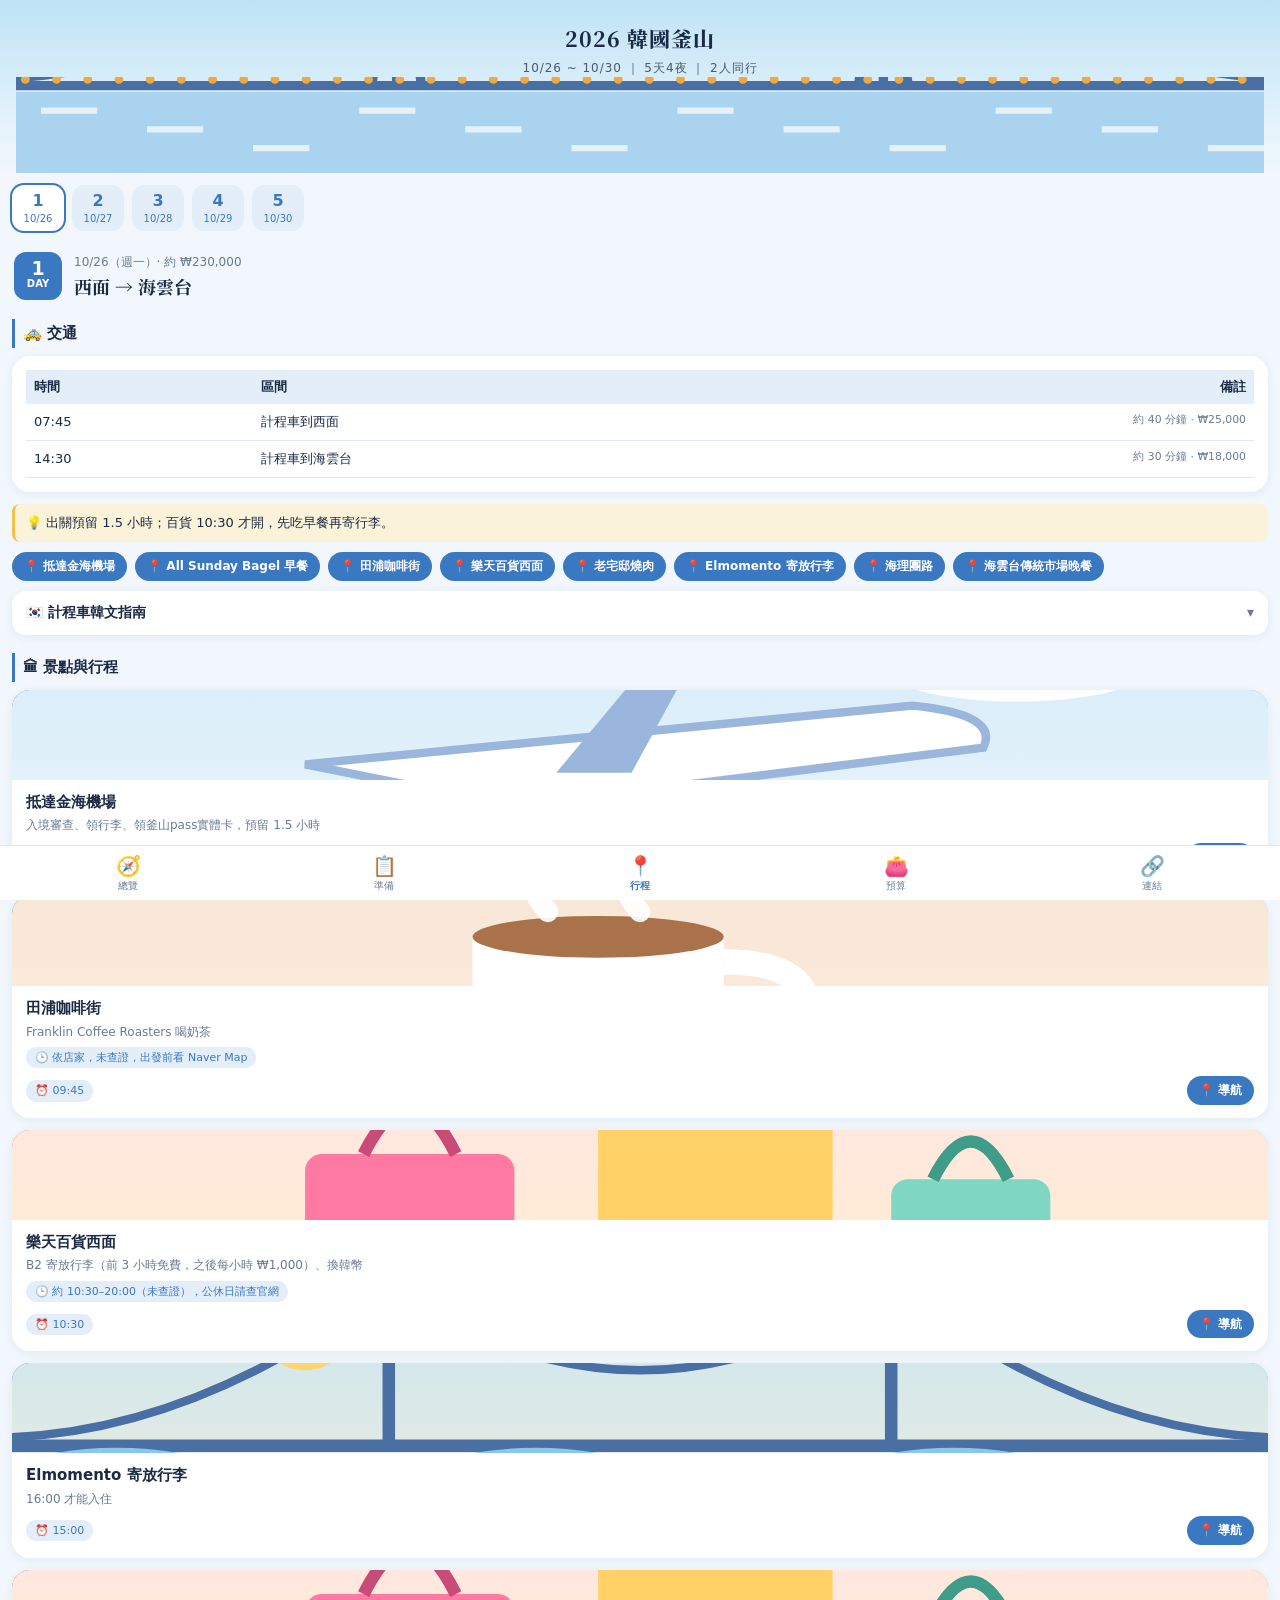
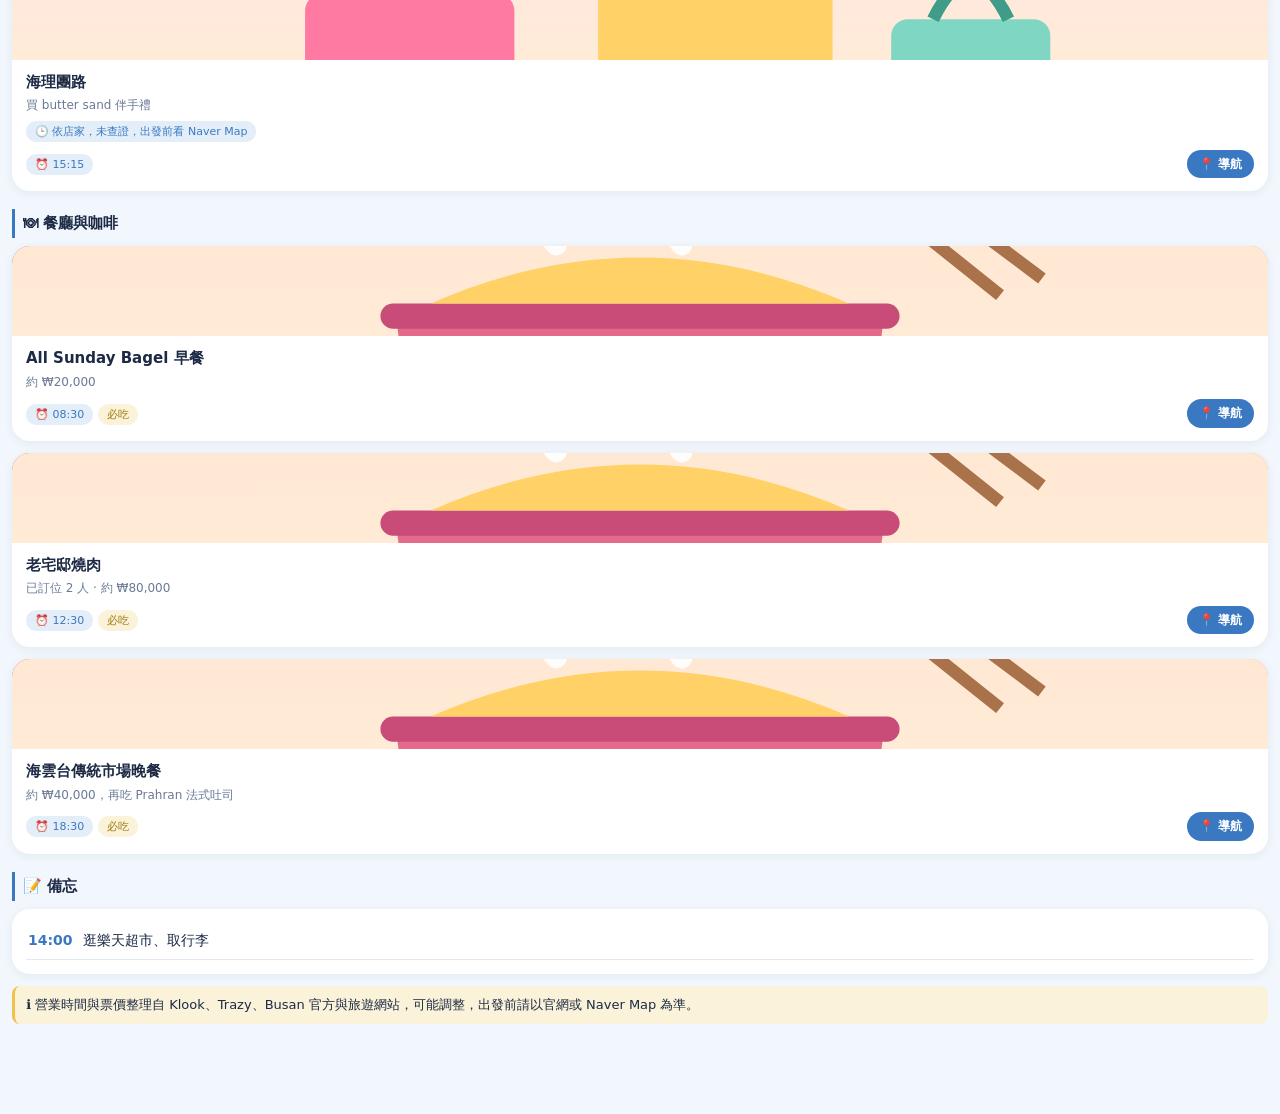
==== commit 5904d272: "Update index.html" ====
--- a/index.html
+++ b/index.html
@@ -6,7 +6,220 @@
 <link rel="stylesheet" href="style.css"></head>
 <body>
 <header><h1>2026 韓國釜山</h1><p>10/26 ~ 10/30 ｜ 5天4夜 ｜ 2人同行</p><svg id="hv" viewBox="0 0 400 96" preserveAspectRatio="xMidYMax slice"></svg></header>
-<div class="chips" id="chips"></div>
-<main id="main"></main>
-<nav id="nav"></nav>
+
+<div class="chips" id="chips">
+<button class="chip" data-d="0"><b>1</b>10/26</button>
+<button class="chip" data-d="1"><b>2</b>10/27</button>
+<button class="chip" data-d="2"><b>3</b>10/28</button>
+<button class="chip" data-d="3"><b>4</b>10/29</button>
+<button class="chip" data-d="4"><b>5</b>10/30</button>
+</div>
+
+<main id="main">
+
+<!-- 總覽 -->
+<section class="tab" id="t-ov" hidden>
+
+<div class="sec">✈️ 航班</div>
+<div class="card"><h3>去程 10/26（一）真航空 LJ578</h3><div class="fl"><b>02:40</b><span>2h30m ✈</span><b>06:10</b></div><p>TPE 桃園 T1 → PUS 釜山金海</p><hr style="border:0;border-top:1px solid var(--line)"><h3>回程 10/30（五）真航空 LJ577</h3><div class="fl"><b>21:50</b><span>2h50m ✈</span><b>23:40</b></div><p>PUS 釜山金海 → TPE 桃園 T1</p></div>
+<div class="sec">🏨 住宿一覽</div>
+<div class="card">
+<div class="li"><span>10/26–10/29（3 晚）<small>Gunam-ro 21beon-gil 6 · 入住 16:00 · 退房 11:00</small></span><b>Elmomento 海雲台</b></div>
+<div class="li"><span>10/29–10/30（1 晚）<small>16:00 後入住 · 11:00 前退房</small></span><b>廣安里（待補）</b></div></div>
+<div class="sec">🗺 旅行路線</div>
+<div class="card">
+<div class="li"><span>Day1 · 10/26</span><b>西面 → 海雲台</b></div>
+<div class="li"><span>Day2 · 10/27</span><b>機張區</b></div>
+<div class="li"><span>Day3 · 10/28</span><b>影島 → 南浦</b></div>
+<div class="li"><span>Day4 · 10/29</span><b>新世界 → 廣安里</b></div>
+<div class="li"><span>Day5 · 10/30</span><b>醫美 → 回程</b></div></div>
+<div class="tip">🎫 釜山 Pass 實體票卡 48 小時 × 2（Klook JMP851357）。訂單上的 2027/8/27 是使用期限；首次入場時開始計時，建議 10/27 13:30 在 Skyline Luge 開卡，10/29 13:30 前入場 Spa Land。</div>
+</section>
+
+<!-- 準備 -->
+<section class="tab" id="t-pp" hidden>
+
+<details><summary>🛡 保險</summary><div class="kr"><span>旅平險加旅遊不便險，並確認醫美是否在保障內。</span></div></details>
+<details><summary>📋 其他</summary><div class="kr"><span>入境：台灣護照至 2026/12/31 免申請 K-ETA。<br>App：Naver Map、KakaoT、Papago、Catchtable。<br>出發前查：樂天西面、新世界 10/26、10/29 公休日。</span></div></details>
+<div class="card"><h3>🧳 行李清單 <span id="pt" style="float:right;font-weight:400;color:var(--sub)"></span></h3><div class="bar"><i id="pg"></i></div></div>
+<details><summary>🪪 證件 & 重要物品</summary>
+<label class="ck"><input type="checkbox"  data-id="pk0_0"><span>護照（效期 6 個月以上）</span></label>
+<label class="ck"><input type="checkbox"  data-id="pk0_1"><span>機票與訂單截圖</span></label>
+<label class="ck"><input type="checkbox"  data-id="pk0_2"><span>釜山 Pass（Klook JMP851357）</span></label>
+<label class="ck"><input type="checkbox"  data-id="pk0_3"><span>Catchtable 訂位截圖</span></label>
+<label class="ck"><input type="checkbox"  data-id="pk0_4"><span>信用卡、韓幣、台幣</span></label></details>
+<details><summary>🔌 3C & 電子</summary>
+<label class="ck"><input type="checkbox"  data-id="pk1_0"><span>eSIM 或 SIM 卡</span></label>
+<label class="ck"><input type="checkbox"  data-id="pk1_1"><span>行動電源</span></label>
+<label class="ck"><input type="checkbox"  data-id="pk1_2"><span>轉接頭（圓兩孔）</span></label>
+<label class="ck"><input type="checkbox"  data-id="pk1_3"><span>充電線、耳機</span></label></details>
+<details><summary>🧥 衣物</summary>
+<label class="ck"><input type="checkbox"  data-id="pk2_0"><span>保暖外套（10–20°C）</span></label>
+<label class="ck"><input type="checkbox"  data-id="pk2_1"><span>好走的鞋</span></label>
+<label class="ck"><input type="checkbox"  data-id="pk2_2"><span>泳衣、毛巾（Spa Land、足浴）</span></label>
+<label class="ck"><input type="checkbox"  data-id="pk2_3"><span>換洗衣物</span></label></details>
+<details><summary>🧴 盥洗 & 個人用品</summary>
+<label class="ck"><input type="checkbox"  data-id="pk3_0"><span>牙刷牙膏</span></label>
+<label class="ck"><input type="checkbox"  data-id="pk3_1"><span>保養品、防曬</span></label>
+<label class="ck"><input type="checkbox"  data-id="pk3_2"><span>口罩</span></label></details>
+<details><summary>💊 藥品 & 急救</summary>
+<label class="ck"><input type="checkbox"  data-id="pk4_0"><span>常備藥</span></label>
+<label class="ck"><input type="checkbox"  data-id="pk4_1"><span>OK 繃</span></label>
+<label class="ck"><input type="checkbox"  data-id="pk4_2"><span>腸胃藥</span></label></details>
+<details><summary>🛍 其他</summary>
+<label class="ck"><input type="checkbox"  data-id="pk5_0"><span>折疊購物袋（裝戰利品）</span></label>
+<label class="ck"><input type="checkbox"  data-id="pk5_1"><span>退稅用的護照影本</span></label></details>
+</section>
+
+<!-- 每日行程 -->
+<section class="tab" id="t-day">
+<div class="day" id="d0" hidden>
+<div class="dh"><div class="bd">1<small>DAY</small></div><div><span class="dt">10/26（週一）· 約 ₩230,000</span><h2>西面 → 海雲台</h2></div></div>
+<div class="sec">🚕 交通</div>
+<div class="card"><table>
+<tr><th>時間</th><th>區間</th><th>備註</th></tr>
+<tr><td>07:45</td><td>計程車到西面</td><td><small>約 40 分鐘 · ₩25,000</small></td></tr>
+<tr><td>14:30</td><td>計程車到海雲台</td><td><small>約 30 分鐘 · ₩18,000</small></td></tr></table></div>
+<div class="tip">💡 出關預留 1.5 小時；百貨 10:30 才開，先吃早餐再寄行李。</div>
+<div class="pills"><a class="pill" href="https://www.google.com/maps/dir/?api=1&destination=Gimhae%20International%20Airport" target="_blank" rel="noopener">📍 抵達金海機場</a><a class="pill" href="https://www.google.com/maps/dir/?api=1&destination=All%20Sunday%20Bagel%20Seomyeon%20Busan" target="_blank" rel="noopener">📍 All Sunday Bagel 早餐</a><a class="pill" href="https://www.google.com/maps/dir/?api=1&destination=Jeonpo%20Cafe%20Street%20Busan" target="_blank" rel="noopener">📍 田浦咖啡街</a><a class="pill" href="https://www.google.com/maps/dir/?api=1&destination=Lotte%20Department%20Store%20Seomyeon" target="_blank" rel="noopener">📍 樂天百貨西面</a><a class="pill" href="https://www.google.com/maps/dir/?api=1&destination=Old%20Mansion%20Seomyeon%20Busan" target="_blank" rel="noopener">📍 老宅邸燒肉</a><a class="pill" href="https://www.google.com/maps/dir/?api=1&destination=Elmomento%20Haeundae%20Busan" target="_blank" rel="noopener">📍 Elmomento 寄放行李</a><a class="pill" href="https://www.google.com/maps/dir/?api=1&destination=Haerimdan-gil%20Busan" target="_blank" rel="noopener">📍 海理團路</a><a class="pill" href="https://www.google.com/maps/dir/?api=1&destination=Haeundae%20Traditional%20Market" target="_blank" rel="noopener">📍 海雲台傳統市場晚餐</a></div>
+<details><summary>🇰🇷 計程車韓文指南</summary><div class="kr"><b>여기로 가 주세요.</b><span>請載我到這裡（出示地圖）</span></div><div class="kr"><b>여기서 세워 주세요.</b><span>請在這裡停車</span></div><div class="kr"><b>카드 결제 되나요?</b><span>可以刷卡嗎？</span></div><div class="kr"><b>영수증 주세요.</b><span>請給我收據</span></div><div class="kr"><b>예약했어요.</b><span>我有訂位</span></div></details>
+<div class="sec">🏛 景點與行程</div>
+<div class="sc"><div class="bn b1"><i data-k="plane"></i></div><div class="sb"><h3>抵達金海機場</h3><p>入境審查、領行李、領網卡，預留 1.5 小時</p><div class="row"><span><span class="ch">⏰ 06:10</span></span><a class="pill" href="https://www.google.com/maps/dir/?api=1&destination=Gimhae%20International%20Airport" target="_blank" rel="noopener">📍 導航</a></div></div></div>
+<div class="sc"><div class="bn b2"><i data-k="coffee"></i></div><div class="sb"><h3>田浦咖啡街</h3><p>Franklin Coffee Roasters 喝奶茶</p><div class="ch2"><span class="ch">🕒 依店家，未查證，出發前看 Naver Map</span></div><div class="row"><span><span class="ch">⏰ 09:45</span></span><a class="pill" href="https://www.google.com/maps/dir/?api=1&destination=Jeonpo%20Cafe%20Street%20Busan" target="_blank" rel="noopener">📍 導航</a></div></div></div>
+<div class="sc"><div class="bn b3"><i data-k="shop"></i></div><div class="sb"><h3>樂天百貨西面</h3><p>B2 寄放行李（前 3 小時免費，之後每小時 ₩1,000）、換韓幣</p><div class="ch2"><span class="ch">🕒 約 10:30–20:00（未查證），公休日請查官網</span></div><div class="row"><span><span class="ch">⏰ 10:30</span></span><a class="pill" href="https://www.google.com/maps/dir/?api=1&destination=Lotte%20Department%20Store%20Seomyeon" target="_blank" rel="noopener">📍 導航</a></div></div></div>
+<div class="sc"><div class="bn b0"><i data-k="sea"></i></div><div class="sb"><h3>Elmomento 寄放行李</h3><p>16:00 才能入住</p><div class="row"><span><span class="ch">⏰ 15:00</span></span><a class="pill" href="https://www.google.com/maps/dir/?api=1&destination=Elmomento%20Haeundae%20Busan" target="_blank" rel="noopener">📍 導航</a></div></div></div>
+<div class="sc"><div class="bn b1"><i data-k="shop"></i></div><div class="sb"><h3>海理團路</h3><p>買 butter sand 伴手禮</p><div class="ch2"><span class="ch">🕒 依店家，未查證，出發前看 Naver Map</span></div><div class="row"><span><span class="ch">⏰ 15:15</span></span><a class="pill" href="https://www.google.com/maps/dir/?api=1&destination=Haerimdan-gil%20Busan" target="_blank" rel="noopener">📍 導航</a></div></div></div>
+<div class="sec">🍽 餐廳與咖啡</div>
+<div class="sc"><div class="bn bf"><i data-k="food"></i></div><div class="sb"><h3>All Sunday Bagel 早餐</h3><p>約 ₩20,000</p><div class="row"><span><span class="ch">⏰ 08:30</span> <span class="ch y">必吃</span></span><a class="pill" href="https://www.google.com/maps/dir/?api=1&destination=All%20Sunday%20Bagel%20Seomyeon%20Busan" target="_blank" rel="noopener">📍 導航</a></div></div></div>
+<div class="sc"><div class="bn bf"><i data-k="food"></i></div><div class="sb"><h3>老宅邸燒肉</h3><p>已訂位 2 人 · 約 ₩80,000</p><div class="row"><span><span class="ch">⏰ 12:30</span> <span class="ch y">必吃</span></span><a class="pill" href="https://www.google.com/maps/dir/?api=1&destination=Old%20Mansion%20Seomyeon%20Busan" target="_blank" rel="noopener">📍 導航</a></div></div></div>
+<div class="sc"><div class="bn bf"><i data-k="food"></i></div><div class="sb"><h3>海雲台傳統市場晚餐</h3><p>約 ₩40,000，再吃 Prahran 法式吐司</p><div class="row"><span><span class="ch">⏰ 18:30</span> <span class="ch y">必吃</span></span><a class="pill" href="https://www.google.com/maps/dir/?api=1&destination=Haeundae%20Traditional%20Market" target="_blank" rel="noopener">📍 導航</a></div></div></div>
+<div class="sec">📝 備忘</div>
+<div class="card">
+<div class="memo"><b>14:00</b><span>逛樂天超市、取行李</span></div></div>
+<div class="tip">ℹ️ 營業時間與票價整理自 Klook、Trazy、Busan 官方與旅遊網站，可能調整，出發前請以官網或 Naver Map 為準。</div>
+</div>
+
+<div class="day" id="d1" hidden>
+<div class="dh"><div class="bd">2<small>DAY</small></div><div><span class="dt">10/27（週二）· 約 ₩290,000</span><h2>機張區</h2></div></div>
+<div class="tip">💡 13:30 Skyline Luge 開 Pass，之後 48 小時內要用完 Arte、松島纜車與 Spa Land。</div>
+<div class="pills"><a class="pill" href="https://www.google.com/maps/dir/?api=1&destination=Egg%20Drop%20Haeundae" target="_blank" rel="noopener">📍 Egg Drop 或豬肉湯飯</a><a class="pill" href="https://www.google.com/maps/dir/?api=1&destination=Haedong%20Yonggungsa" target="_blank" rel="noopener">📍 海東龍宮寺</a><a class="pill" href="https://www.google.com/maps/dir/?api=1&destination=Gijang%20Market%20Busan" target="_blank" rel="noopener">📍 機張市場帝王蟹</a><a class="pill" href="https://www.google.com/maps/dir/?api=1&destination=Skyline%20Luge%20Busan" target="_blank" rel="noopener">📍 Skyline Luge</a><a class="pill" href="https://www.google.com/maps/dir/?api=1&destination=Liberta%20Gijang%20Busan" target="_blank" rel="noopener">📍 Liberta 海景咖啡</a><a class="pill" href="https://www.google.com/maps/dir/?api=1&destination=Cheongsapo%20Blueline%20Park" target="_blank" rel="noopener">📍 青沙浦 海岸列車／膠囊列車</a><a class="pill" href="https://www.google.com/maps/dir/?api=1&destination=Tiger%20Daifuku%20Mipo%20Busan" target="_blank" rel="noopener">📍 老虎冰淇淋大福</a><a class="pill" href="https://www.google.com/maps/dir/?api=1&destination=X%20the%20Sky%20Busan" target="_blank" rel="noopener">📍 X the Sky</a></div>
+<details><summary>🇰🇷 計程車韓文指南</summary><div class="kr"><b>여기로 가 주세요.</b><span>請載我到這裡（出示地圖）</span></div><div class="kr"><b>여기서 세워 주세요.</b><span>請在這裡停車</span></div><div class="kr"><b>카드 결제 되나요?</b><span>可以刷卡嗎？</span></div><div class="kr"><b>영수증 주세요.</b><span>請給我收據</span></div><div class="kr"><b>예약했어요.</b><span>我有訂位</span></div></details>
+<div class="sec">🏛 景點與行程</div>
+<div class="sc"><div class="bn b1"><i data-k="temple"></i></div><div class="sb"><h3>海東龍宮寺</h3><p>計程車約 40 分鐘 · ₩28,000</p><div class="ch2"><span class="ch">🕒 04:30–19:20（入場至 18:50）</span><span class="ch">🎫 免費</span></div><div class="row"><span><span class="ch">⏰ 09:30</span></span><a class="pill" href="https://www.google.com/maps/dir/?api=1&destination=Haedong%20Yonggungsa" target="_blank" rel="noopener">📍 導航</a></div></div></div>
+<div class="sc"><div class="bn b2"><i data-k="luge"></i></div><div class="sb"><h3>Skyline Luge</h3><p>釜山 Pass 開卡，48 小時內（到 10/29 13:30 前）要入場 Spa Land</p><div class="ch2"><span class="ch">🕒 10:00–19:00（售票至 18:30）</span><span class="ch">🎫 2 趟 ₩28,000 起</span><span class="ch y">Pass 免費</span></div><div class="row"><span><span class="ch">⏰ 13:30</span></span><a class="pill" href="https://www.google.com/maps/dir/?api=1&destination=Skyline%20Luge%20Busan" target="_blank" rel="noopener">📍 導航</a></div></div></div>
+<div class="sc"><div class="bn b3"><i data-k="train"></i></div><div class="sb"><h3>青沙浦 海岸列車／膠囊列車</h3><p>到尾浦站 · Pass 含海岸列車（膠囊列車請現場確認）</p><div class="ch2"><span class="ch">🕒 09:30 起，末班依季節</span><span class="ch">🎫 海岸列車單程 ₩7,000 起</span><span class="ch y">Pass 免費</span></div><div class="row"><span><span class="ch">⏰ 17:00</span></span><a class="pill" href="https://www.google.com/maps/dir/?api=1&destination=Cheongsapo%20Blueline%20Park" target="_blank" rel="noopener">📍 導航</a></div></div></div>
+<div class="sc"><div class="bn b0"><i data-k="sky"></i></div><div class="sb"><h3>X the Sky</h3><p>選配</p><div class="ch2"><span class="ch">🕒 10:00–21:00（售票至 20:30）</span><span class="ch">🎫 約 US$20／人</span><span class="ch y">Pass 免費</span></div><div class="row"><span><span class="ch">⏰ 18:30</span></span><a class="pill" href="https://www.google.com/maps/dir/?api=1&destination=X%20the%20Sky%20Busan" target="_blank" rel="noopener">📍 導航</a></div></div></div>
+<div class="sec">🍽 餐廳與咖啡</div>
+<div class="sc"><div class="bn bf"><i data-k="food"></i></div><div class="sb"><h3>Egg Drop 或豬肉湯飯</h3><p>約 ₩15,000</p><div class="row"><span><span class="ch">⏰ 08:30</span> <span class="ch y">必吃</span></span><a class="pill" href="https://www.google.com/maps/dir/?api=1&destination=Egg%20Drop%20Haeundae" target="_blank" rel="noopener">📍 導航</a></div></div></div>
+<div class="sc"><div class="bn bf"><i data-k="food"></i></div><div class="sb"><h3>機張市場帝王蟹</h3><p>約 ₩120,000（時價）</p><div class="row"><span><span class="ch">⏰ 11:00</span> <span class="ch y">必吃</span></span><a class="pill" href="https://www.google.com/maps/dir/?api=1&destination=Gijang%20Market%20Busan" target="_blank" rel="noopener">📍 導航</a></div></div></div>
+<div class="sc"><div class="bn bf"><i data-k="coffee"></i></div><div class="sb"><h3>Liberta 海景咖啡</h3><p>約 ₩20,000</p><div class="row"><span><span class="ch">⏰ 15:45</span> <span class="ch y">必吃</span></span><a class="pill" href="https://www.google.com/maps/dir/?api=1&destination=Liberta%20Gijang%20Busan" target="_blank" rel="noopener">📍 導航</a></div></div></div>
+<div class="sc"><div class="bn bf"><i data-k="food"></i></div><div class="sb"><h3>老虎冰淇淋大福</h3><p>尾浦站</p><div class="row"><span><span class="ch">⏰ 17:45</span> <span class="ch y">必吃</span></span><a class="pill" href="https://www.google.com/maps/dir/?api=1&destination=Tiger%20Daifuku%20Mipo%20Busan" target="_blank" rel="noopener">📍 導航</a></div></div></div>
+<div class="sec">📝 備忘</div>
+<div class="card">
+<div class="memo"><b>15:00</b><span>韓版灌籃高手平交道<small style="display:block;color:var(--sub)">確切位置請自行補上</small></span></div>
+<div class="memo"><b>19:30</b><span>晚餐自選<small style="display:block;color:var(--sub)">約 ₩50,000</small></span></div></div>
+<div class="tip">ℹ️ 營業時間與票價整理自 Klook、Trazy、Busan 官方與旅遊網站，可能調整，出發前請以官網或 Naver Map 為準。</div>
+</div>
+
+<div class="day" id="d2" hidden>
+<div class="dh"><div class="bd">3<small>DAY</small></div><div><span class="dt">10/28（週三）· 約 ₩250,000</span><h2>影島 → 南浦</h2></div></div>
+<div class="sec">🚕 交通</div>
+<div class="card"><table>
+<tr><th>時間</th><th>區間</th><th>備註</th></tr>
+<tr><td>09:30</td><td>計程車到影島</td><td><small>約 50 分鐘 · ₩30,000</small></td></tr></table></div>
+<div class="tip">💡 Arte Museum 建議先訂時段；松島纜車要在日落前到。</div>
+<div class="pills"><a class="pill" href="https://www.google.com/maps/dir/?api=1&destination=Egg%20Drop%20Haeundae" target="_blank" rel="noopener">📍 Egg Drop 海雲台店</a><a class="pill" href="https://www.google.com/maps/dir/?api=1&destination=Arte%20Museum%20Busan" target="_blank" rel="noopener">📍 Arte Museum</a><a class="pill" href="https://www.google.com/maps/dir/?api=1&destination=Huinnyeoul%20Culture%20Village" target="_blank" rel="noopener">📍 白淺灘文化村</a><a class="pill" href="https://www.google.com/maps/dir/?api=1&destination=Huinnyeoul%20Foot%20Bath%20Cafe%20Busan" target="_blank" rel="noopener">📍 白淺灘足浴咖啡</a><a class="pill" href="https://www.google.com/maps/dir/?api=1&destination=Songdo%20Cable%20Car%20Busan" target="_blank" rel="noopener">📍 松島纜車看夕陽</a><a class="pill" href="https://www.google.com/maps/dir/?api=1&destination=Lisin%20Hanwoo%20Busan" target="_blank" rel="noopener">📍 Lisin 韓牛晚餐</a><a class="pill" href="https://www.google.com/maps/dir/?api=1&destination=BIFF%20Square%20Busan" target="_blank" rel="noopener">📍 BIFF 廣場＋樂天超市</a><a class="pill" href="https://www.google.com/maps/dir/?api=1&destination=Yeongdo%20Pojangmacha%20Busan" target="_blank" rel="noopener">📍 影島布帳馬車</a></div>
+<details><summary>🇰🇷 計程車韓文指南</summary><div class="kr"><b>여기로 가 주세요.</b><span>請載我到這裡（出示地圖）</span></div><div class="kr"><b>여기서 세워 주세요.</b><span>請在這裡停車</span></div><div class="kr"><b>카드 결제 되나요?</b><span>可以刷卡嗎？</span></div><div class="kr"><b>영수증 주세요.</b><span>請給我收據</span></div><div class="kr"><b>예약했어요.</b><span>我有訂位</span></div></details>
+<div class="sec">🏛 景點與行程</div>
+<div class="sc"><div class="bn b1"><i data-k="museum"></i></div><div class="sb"><h3>Arte Museum</h3><p>Pass 免費（平日票價 ₩19,000／人）</p><div class="ch2"><span class="ch">🕒 10:00–20:00（最後入場 19:00）</span><span class="ch">🎫 平日 ₩19,000／人</span><span class="ch y">Pass 免費</span></div><div class="row"><span><span class="ch">⏰ 10:30</span></span><a class="pill" href="https://www.google.com/maps/dir/?api=1&destination=Arte%20Museum%20Busan" target="_blank" rel="noopener">📍 導航</a></div></div></div>
+<div class="sc"><div class="bn b2"><i data-k="village"></i></div><div class="sb"><h3>白淺灘文化村</h3><div class="ch2"><span class="ch">🕒 全天開放</span><span class="ch">🎫 免費</span></div><div class="row"><span><span class="ch">⏰ 13:00</span></span><a class="pill" href="https://www.google.com/maps/dir/?api=1&destination=Huinnyeoul%20Culture%20Village" target="_blank" rel="noopener">📍 導航</a></div></div></div>
+<div class="sc"><div class="bn b3"><i data-k="cable"></i></div><div class="sb"><h3>松島纜車看夕陽</h3><p>Pass 免費 · 日落約 17:45</p><div class="ch2"><span class="ch">🕒 秋季約 09:00–21:00（依天氣）</span><span class="ch">🎫 來回 ₩30,000 起</span><span class="ch y">Pass 免費</span></div><div class="row"><span><span class="ch">⏰ 16:30</span></span><a class="pill" href="https://www.google.com/maps/dir/?api=1&destination=Songdo%20Cable%20Car%20Busan" target="_blank" rel="noopener">📍 導航</a></div></div></div>
+<div class="sc"><div class="bn b0"><i data-k="shop"></i></div><div class="sb"><h3>BIFF 廣場＋樂天超市</h3><div class="ch2"><span class="ch">🕒 依店家，未查證，出發前看 Naver Map</span></div><div class="row"><span><span class="ch">⏰ 20:00</span></span><a class="pill" href="https://www.google.com/maps/dir/?api=1&destination=BIFF%20Square%20Busan" target="_blank" rel="noopener">📍 導航</a></div></div></div>
+<div class="sec">🍽 餐廳與咖啡</div>
+<div class="sc"><div class="bn bf"><i data-k="food"></i></div><div class="sb"><h3>Egg Drop 海雲台店</h3><p>約 ₩15,000</p><div class="row"><span><span class="ch">⏰ 08:30</span> <span class="ch y">必吃</span></span><a class="pill" href="https://www.google.com/maps/dir/?api=1&destination=Egg%20Drop%20Haeundae" target="_blank" rel="noopener">📍 導航</a></div></div></div>
+<div class="sc"><div class="bn bf"><i data-k="coffee"></i></div><div class="sb"><h3>白淺灘足浴咖啡</h3><p>約 ₩25,000</p><div class="row"><span><span class="ch">⏰ 14:30</span> <span class="ch y">必吃</span></span><a class="pill" href="https://www.google.com/maps/dir/?api=1&destination=Huinnyeoul%20Foot%20Bath%20Cafe%20Busan" target="_blank" rel="noopener">📍 導航</a></div></div></div>
+<div class="sc"><div class="bn bf"><i data-k="food"></i></div><div class="sb"><h3>Lisin 韓牛晚餐</h3><p>約 ₩100,000</p><div class="row"><span><span class="ch">⏰ 18:30</span> <span class="ch y">必吃</span></span><a class="pill" href="https://www.google.com/maps/dir/?api=1&destination=Lisin%20Hanwoo%20Busan" target="_blank" rel="noopener">📍 導航</a></div></div></div>
+<div class="sc"><div class="bn bf"><i data-k="food"></i></div><div class="sb"><h3>影島布帳馬車</h3><div class="row"><span><span class="ch">⏰ 21:00</span> <span class="ch y">必吃</span></span><a class="pill" href="https://www.google.com/maps/dir/?api=1&destination=Yeongdo%20Pojangmacha%20Busan" target="_blank" rel="noopener">📍 導航</a></div></div></div>
+<div class="tip">ℹ️ 營業時間與票價整理自 Klook、Trazy、Busan 官方與旅遊網站，可能調整，出發前請以官網或 Naver Map 為準。</div>
+</div>
+
+<div class="day" id="d3" hidden>
+<div class="dh"><div class="bd">4<small>DAY</small></div><div><span class="dt">10/29（週四）· 約 ₩200,000（不含購物）</span><h2>新世界 → 廣安里</h2></div></div>
+<div class="sec">🚕 交通</div>
+<div class="card"><table>
+<tr><th>時間</th><th>區間</th><th>備註</th></tr>
+<tr><td>18:30</td><td>計程車到廣安里</td><td><small>約 ₩12,000，16:00 後可入住</small></td></tr></table></div>
+<div class="tip">💡 Pass 約在 13:30 到期，要先入場 Spa Land，所以先去 Spa Land 再逛新世界。</div>
+<div class="pills"><a class="pill" href="https://www.google.com/maps/dir/?api=1&destination=Raynes%20Busan" target="_blank" rel="noopener">📍 Raynes 早餐</a><a class="pill" href="https://www.google.com/maps/dir/?api=1&destination=%E8%B1%9A%E7%AC%91%20Busan" target="_blank" rel="noopener">📍 豚笑</a><a class="pill" href="https://www.google.com/maps/dir/?api=1&destination=Shinsegae%20Centum%20City" target="_blank" rel="noopener">📍 新世界 Centum City</a><a class="pill" href="https://www.google.com/maps/dir/?api=1&destination=Spa%20Land%20Centum%20City" target="_blank" rel="noopener">📍 Spa Land 汗蒸幕</a><a class="pill" href="https://www.google.com/maps/dir/?api=1&destination=Gwangalli%20Beach" target="_blank" rel="noopener">📍 計程車到廣安里</a><a class="pill" href="https://www.google.com/maps/dir/?api=1&destination=Gwangalli%20Beach" target="_blank" rel="noopener">📍 廣安里夜景＋晚餐</a></div>
+<details><summary>🇰🇷 計程車韓文指南</summary><div class="kr"><b>여기로 가 주세요.</b><span>請載我到這裡（出示地圖）</span></div><div class="kr"><b>여기서 세워 주세요.</b><span>請在這裡停車</span></div><div class="kr"><b>카드 결제 되나요?</b><span>可以刷卡嗎？</span></div><div class="kr"><b>영수증 주세요.</b><span>請給我收據</span></div><div class="kr"><b>예약했어요.</b><span>我有訂位</span></div></details>
+<div class="sec">🏛 景點與行程</div>
+<div class="sc"><div class="bn b1"><i data-k="shop"></i></div><div class="sb"><h3>新世界 Centum City</h3><p>計程車約 ₩15,000，B2 免費置物櫃寄放行李</p><div class="ch2"><span class="ch">🕒 約 10:30–20:00（未查證），公休日請查官網</span></div><div class="row"><span><span class="ch">⏰ 12:30</span></span><a class="pill" href="https://www.google.com/maps/dir/?api=1&destination=Shinsegae%20Centum%20City" target="_blank" rel="noopener">📍 導航</a></div></div></div>
+<div class="sc"><div class="bn b2"><i data-k="spa"></i></div><div class="sb"><h3>Spa Land 汗蒸幕</h3><p>Pass 免費 4 小時（須在 Pass 到期前入場），超時每小時約 ₩5,000</p><div class="ch2"><span class="ch">🕒 09:00–22:00（最後入場 21:00）</span><span class="ch">🎫 約 ₩18,000／4 小時（估）</span><span class="ch y">Pass 免費</span></div><div class="row"><span><span class="ch">⏰ 13:00</span></span><a class="pill" href="https://www.google.com/maps/dir/?api=1&destination=Spa%20Land%20Centum%20City" target="_blank" rel="noopener">📍 導航</a></div></div></div>
+<div class="sec">🍽 餐廳與咖啡</div>
+<div class="sc"><div class="bn bf"><i data-k="food"></i></div><div class="sb"><h3>Raynes 早餐（選配）</h3><p>10:00 開，若趕不上候位就略過</p><div class="row"><span><span class="ch">⏰ 10:00</span> <span class="ch y">必吃</span></span><a class="pill" href="https://www.google.com/maps/dir/?api=1&destination=Raynes%20Busan" target="_blank" rel="noopener">📍 導航</a></div></div></div>
+<div class="sc"><div class="bn bf"><i data-k="food"></i></div><div class="sb"><h3>豚笑</h3><p>Catchtable 候位 2 人 · 約 ₩40,000</p><div class="row"><span><span class="ch">⏰ 11:10</span> <span class="ch y">必吃</span></span><a class="pill" href="https://www.google.com/maps/dir/?api=1&destination=%E8%B1%9A%E7%AC%91%20Busan" target="_blank" rel="noopener">📍 導航</a></div></div></div>
+<div class="sc"><div class="bn bf"><i data-k="food"></i></div><div class="sb"><h3>廣安里夜景＋晚餐</h3><p>約 ₩50,000</p><div class="row"><span><span class="ch">⏰ 19:30</span> <span class="ch y">必吃</span></span><a class="pill" href="https://www.google.com/maps/dir/?api=1&destination=Gwangalli%20Beach" target="_blank" rel="noopener">📍 導航</a></div></div></div>
+<div class="sec">📝 備忘</div>
+<div class="card">
+<div class="memo"><b>10:30</b><span>退房<small style="display:block;color:var(--sub)">順路買 Seagull Sand 伴手禮</small></span></div>
+<div class="memo"><b>16:30</b><span>新世界逛街<small style="display:block;color:var(--sub)">3F 外國人服務中心辦會員卡（帶護照）；B2 潮牌區；1F Shack Shack；Mega Coffee；3F 退稅</small></span></div></div>
+<div class="tip">ℹ️ 營業時間與票價整理自 Klook、Trazy、Busan 官方與旅遊網站，可能調整，出發前請以官網或 Naver Map 為準。</div>
+</div>
+
+<div class="day" id="d4" hidden>
+<div class="dh"><div class="bd">5<small>DAY</small></div><div><span class="dt">10/30（週五）· 約 ₩120,000（不含醫美、購物）</span><h2>醫美 → 回程</h2></div></div>
+<div class="sec">🚕 交通</div>
+<div class="card"><table>
+<tr><th>時間</th><th>區間</th><th>備註</th></tr>
+<tr><td>09:15</td><td>計程車到 Midam clinic</td><td><small>約 ₩15,000（地址待補）</small></td></tr>
+<tr><td>13:00</td><td>計程車到新世界</td><td><small>約 ₩20,000，B2 寄放行李</small></td></tr>
+<tr><td>18:15</td><td>取行李，計程車到機場</td><td><small>約 ₩28,000</small></td></tr></table></div>
+<div class="tip">💡 醫美前先確認地址與時間；行李先帶著，看診後寄放新世界。</div>
+<div class="pills"><a class="pill" href="https://www.google.com/maps/dir/?api=1&destination=Midam%20clinic%20Busan" target="_blank" rel="noopener">📍 計程車到 Midam clinic</a><a class="pill" href="https://www.google.com/maps/dir/?api=1&destination=Shinsegae%20Centum%20City" target="_blank" rel="noopener">📍 計程車到新世界</a><a class="pill" href="https://www.google.com/maps/dir/?api=1&destination=Gimhae%20International%20Airport" target="_blank" rel="noopener">📍 取行李，計程車到機場</a></div>
+<details><summary>🇰🇷 計程車韓文指南</summary><div class="kr"><b>여기로 가 주세요.</b><span>請載我到這裡（出示地圖）</span></div><div class="kr"><b>여기서 세워 주세요.</b><span>請在這裡停車</span></div><div class="kr"><b>카드 결제 되나요?</b><span>可以刷卡嗎？</span></div><div class="kr"><b>영수증 주세요.</b><span>請給我收據</span></div><div class="kr"><b>예약했어요.</b><span>我有訂位</span></div></details>
+<div class="sec">📝 備忘</div>
+<div class="card">
+<div class="memo"><b>08:30</b><span>退房、早餐<small style="display:block;color:var(--sub)">行李隨身帶 · 約 ₩15,000</small></span></div>
+<div class="memo"><b>10:00</b><span>醫美看診<small style="display:block;color:var(--sub)">預留 2–3 小時</small></span></div>
+<div class="memo"><b>13:30</b><span>Shack Shack、Mega Coffee、補貨<small style="display:block;color:var(--sub)">11:00 記得查要不要搶 Catchtable 號碼牌</small></span></div>
+<div class="memo"><b>21:50</b><span>真航空 LJ577 起飛<small style="display:block;color:var(--sub)">23:40 抵達桃園 T1</small></span></div></div>
+<div class="tip">ℹ️ 營業時間與票價整理自 Klook、Trazy、Busan 官方與旅遊網站，可能調整，出發前請以官網或 Naver Map 為準。</div>
+</div>
+</section>
+
+<!-- 預算 -->
+<section class="tab" id="t-bg" hidden>
+
+<div class="sec">🏨 住宿</div>
+<div class="card">
+<div class="li"><span>10/26–10/29（3 晚）Elmomento<small>10/20 扣款</small></span><b>待補</b></div>
+<div class="li"><span>10/29–10/30（1 晚）廣安里</span><b>待補</b></div></div>
+<div class="sec">🍽🚕 每日餐飲與交通（估）</div>
+<div class="card">
+<div class="li"><span>Day1 · 西面 → 海雲台</span><b>₩230,000<small>NT$5,111</small></b></div>
+<div class="li"><span>Day2 · 機張區</span><b>₩290,000<small>NT$6,444</small></b></div>
+<div class="li"><span>Day3 · 影島 → 南浦</span><b>₩250,000<small>NT$5,556</small></b></div>
+<div class="li"><span>Day4 · 新世界 → 廣安里</span><b>₩200,000<small>NT$4,444</small></b></div>
+<div class="li"><span>Day5 · 醫美 → 回程</span><b>₩120,000<small>NT$2,667</small></b></div>
+<div class="li tot"><span>小計</span><b>₩1,090,000<small>約 NT$24,222</small></b></div></div>
+<div class="tip">以 ₩45 ≈ NT$1 粗估，不含機票、住宿、購物、醫美。</div>
+</section>
+
+<!-- 連結 -->
+<section class="tab" id="t-ln" hidden>
+
+<div class="sec">🔗 常用連結</div>
+<div class="card">
+<div class="pills"><a class="pill o" href="https://map.naver.com" target="_blank" rel="noopener">Naver Map</a><a class="pill o" href="https://maps.google.com" target="_blank" rel="noopener">Google Maps</a><a class="pill o" href="https://papago.naver.com" target="_blank" rel="noopener">Papago 翻譯</a><a class="pill o" href="https://www.catchtable.net" target="_blank" rel="noopener">Catchtable</a><a class="pill o" href="https://www.klook.com" target="_blank" rel="noopener">Klook 訂單</a><a class="pill o" href="https://www.k-eta.go.kr" target="_blank" rel="noopener">K-ETA</a></div></div>
+</section>
+
+</main>
+
+<nav id="nav">
+<button data-t="ov"><i>🧭</i>總覽</button>
+<button data-t="pp"><i>📋</i>準備</button>
+<button data-t="day"><i>📍</i>行程</button>
+<button data-t="bg"><i>👛</i>預算</button>
+<button data-t="ln"><i>🔗</i>連結</button>
+</nav>
 <script src="script.js"></script></body></html>
--- a/style.css
+++ b/style.css
@@ -0,0 +1,58 @@
+:root{box-sizing:border-box;padding-top:env(safe-area-inset-top,0px);--bg:#f1f7fc;--card:#fff;--ink:#1c2a45;--sub:#6a7a96;--blue:#3a78c2;--soft:#e3eef9;--tip:#fbf3d9;--bar:#f0c24b;--line:#e1e8f2}
+html{scroll-padding-top:env(safe-area-inset-top,0px)}
+*{box-sizing:border-box}
+body{margin:0;background:var(--bg);color:var(--ink);font-family:"Noto Sans TC","PingFang TC","Microsoft JhengHei",system-ui,sans-serif;font-size:14px;line-height:1.55;padding-bottom:calc(74px + env(safe-area-inset-bottom,0px))}
+header{background:linear-gradient(#bfe3f6,#e6f3fb 75%,#f1f7fc);color:#1c2a45;text-align:center;padding:22px 16px 0;overflow:hidden}
+header h1{margin:0;font-family:"Noto Serif TC",serif;font-size:21px;font-weight:800;letter-spacing:.05em}
+header p{margin:4px 0 0;font-size:12px;opacity:.75;letter-spacing:.08em}
+#hv{display:block;width:100%;height:96px}
+.chips{display:flex;gap:8px;overflow-x:auto;padding:12px 12px 4px;scrollbar-width:none}
+.chip{flex:0 0 auto;width:52px;border:0;background:var(--soft);color:var(--blue);border-radius:12px;padding:6px 0;font:inherit;font-size:10px;line-height:1.3}
+.chip b{display:block;font-size:16px}
+.chip.on{background:var(--card);box-shadow:0 0 0 2px var(--blue)}
+main{padding:6px 12px}
+.dh{display:flex;gap:12px;align-items:center;margin:10px 2px 6px}
+.bd{width:48px;height:48px;border-radius:12px;background:var(--blue);color:#fff;text-align:center;font-weight:800;font-size:19px;line-height:1.05;padding-top:7px}
+.bd small{display:block;font-size:10px}
+.dt{color:var(--sub);font-size:12px}
+h2{margin:0;font-family:"Noto Serif TC",serif;font-size:18px}
+.sec{border-left:3px solid var(--blue);padding:3px 0 3px 8px;margin:18px 0 8px;font-weight:700;font-size:15px}
+.card{background:var(--card);border-radius:18px;padding:14px;margin-bottom:12px;box-shadow:0 2px 10px rgba(30,50,90,.07)}
+.card h3{margin:0 0 6px;font-size:15px}
+.card p{margin:3px 0;color:var(--sub)}
+table{width:100%;border-collapse:collapse;font-size:13px}
+th{background:var(--soft);color:var(--ink);text-align:left;padding:7px 8px}
+td{padding:8px;border-bottom:1px solid var(--line);vertical-align:top}
+td small{display:block;color:var(--sub)}
+tr td:last-child,tr th:last-child{text-align:right}
+.tip{background:var(--tip);border-left:3px solid var(--bar);border-radius:8px;padding:9px 11px;margin:10px 0;font-size:13px}
+.pills{display:flex;flex-wrap:wrap;gap:8px;margin:10px 0}
+.pill{display:inline-block;background:var(--blue);color:#fff;text-decoration:none;border-radius:20px;padding:5px 12px;font-size:12px;font-weight:600}
+.pill.o{background:none;border:1.5px solid var(--blue);color:var(--blue)}
+details{background:var(--card);border-radius:14px;padding:11px 14px;margin-bottom:10px;box-shadow:0 2px 10px rgba(30,50,90,.07)}
+summary{font-weight:700;cursor:pointer;list-style:none;display:flex;justify-content:space-between}
+summary::after{content:"▾";color:var(--sub)}
+details[open] summary::after{content:"▴"}
+.kr{margin:10px 0 0}.kr b{display:block;font-size:14px}.kr span{color:var(--sub);font-size:12px}
+.sc{background:var(--card);border-radius:18px;overflow:hidden;margin-bottom:12px;box-shadow:0 2px 10px rgba(30,50,90,.07)}
+.bn{height:90px;overflow:hidden}.bn svg{display:block;width:100%;height:100%}
+.b0{background:linear-gradient(135deg,#3f6fb5,#7fb6d9)}.b1{background:linear-gradient(135deg,#6a5fb5,#d8a0c8)}.b2{background:linear-gradient(135deg,#2f8a8a,#9fd6b8)}.b3{background:linear-gradient(135deg,#c9774a,#f0c27a)}.bf{background:linear-gradient(135deg,#b85a6a,#f0a99a)}
+.sb{padding:11px 14px 13px}.sb h3{margin:0;font-size:15px}.sb p{margin:2px 0 0;color:var(--sub);font-size:12px}
+.row{display:flex;justify-content:space-between;align-items:center;margin-top:8px;gap:6px}
+.ch{display:inline-block;background:var(--soft);color:var(--blue);border-radius:10px;padding:2px 9px;font-size:11px}
+.ch2{margin-top:6px;display:flex;flex-wrap:wrap;gap:6px}.ch.y{background:var(--tip);color:#a07a10}
+.memo{display:flex;gap:10px;padding:7px 2px;border-bottom:1px solid var(--line)}.memo b{color:var(--blue);min-width:44px}
+.li{display:flex;justify-content:space-between;gap:10px;padding:8px 0;border-bottom:1px solid var(--line)}
+.li small{display:block;color:var(--sub)}
+.li:last-child{border:0}
+.tot{font-weight:800;color:var(--blue)}
+.fl{display:flex;justify-content:space-between;align-items:center;margin:6px 0}
+.fl b{font-size:22px;font-family:"Noto Serif TC",serif}
+.bar{height:6px;background:var(--soft);border-radius:4px;overflow:hidden;margin:8px 0 4px}.bar i{display:block;height:100%;background:#3fae7a;width:0}
+label.ck{display:flex;gap:10px;align-items:center;padding:6px 0;border-bottom:1px solid var(--line)}
+label.ck input{width:19px;height:19px;accent-color:var(--blue)}
+label.ck input:checked+span{text-decoration:line-through;opacity:.5}
+nav{position:fixed;left:0;right:0;bottom:0;display:flex;background:var(--card);border-top:1px solid var(--line);padding-bottom:env(safe-area-inset-bottom,0px)}
+nav button{flex:1;border:0;background:none;color:var(--sub);font:inherit;font-size:10px;padding:8px 0 7px}
+nav button i{display:block;font-style:normal;font-size:20px;line-height:1.2}
+nav button.on{color:var(--blue);font-weight:700}
